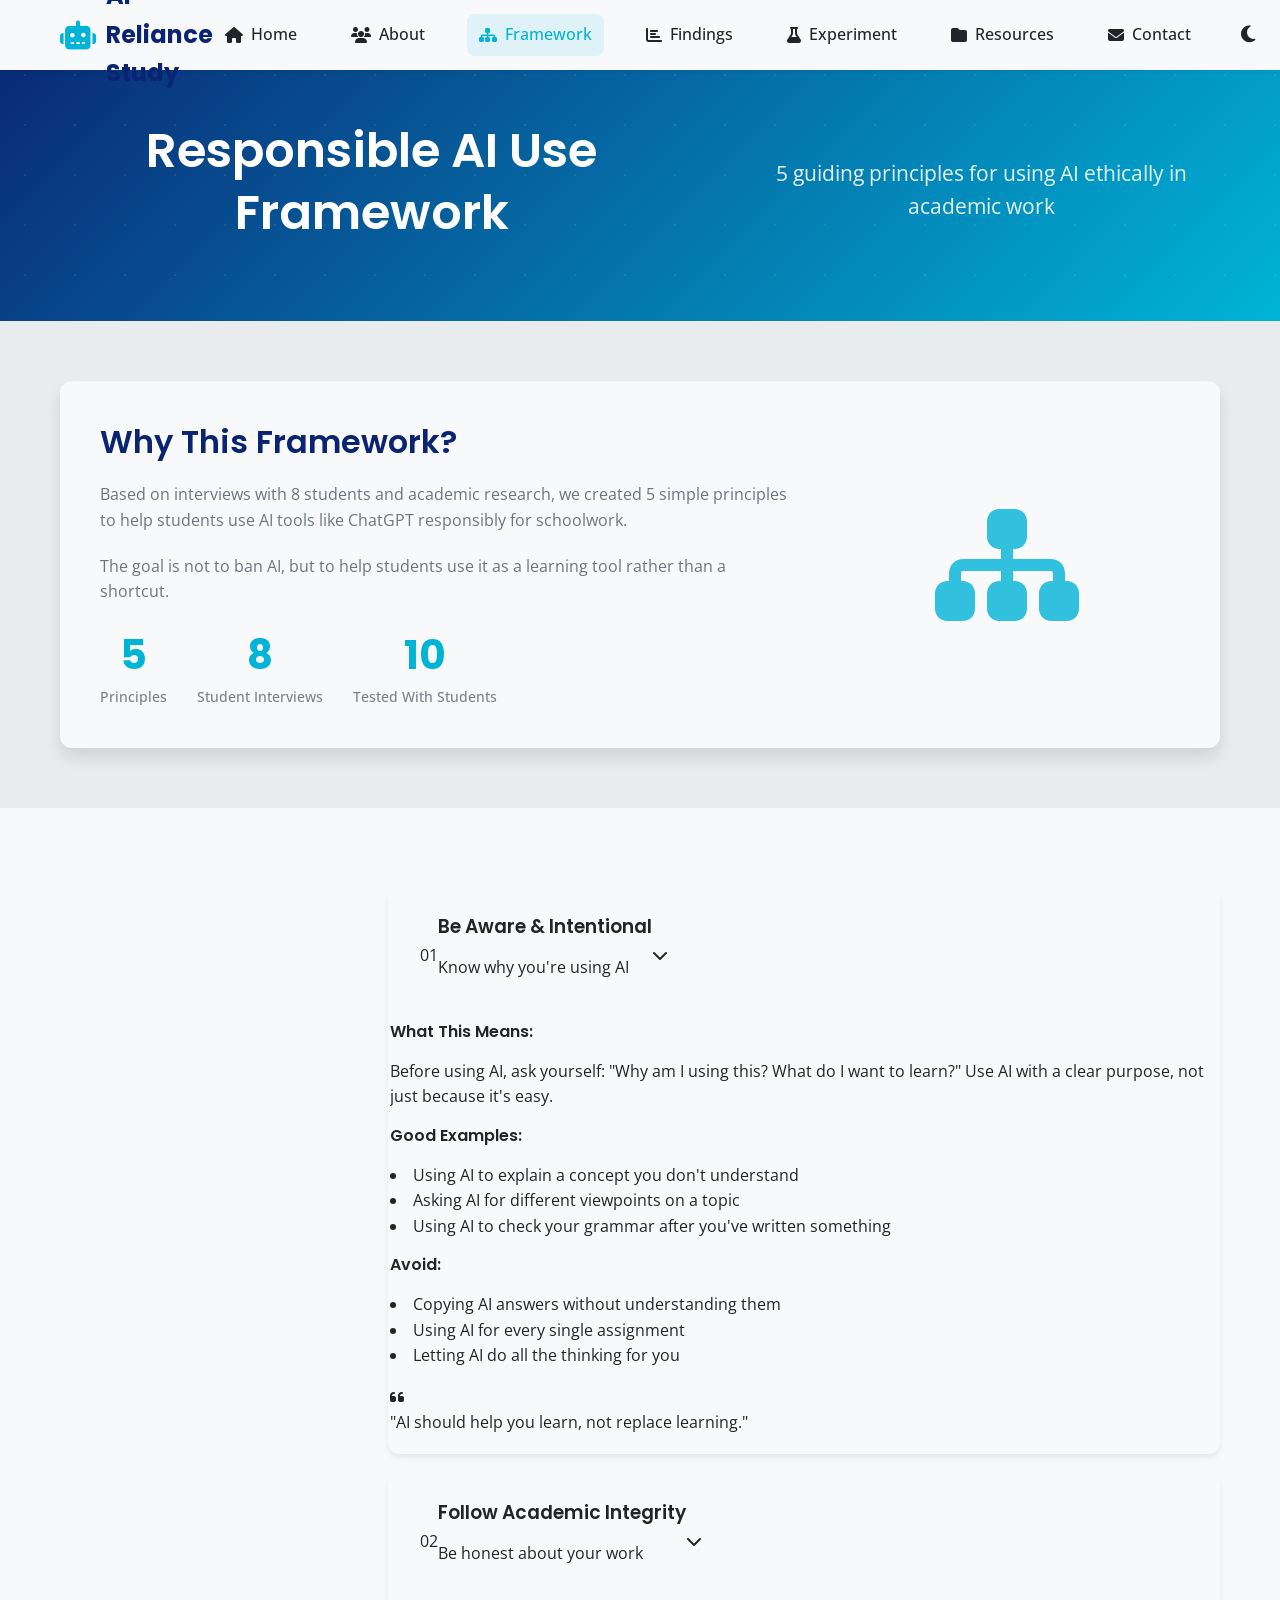
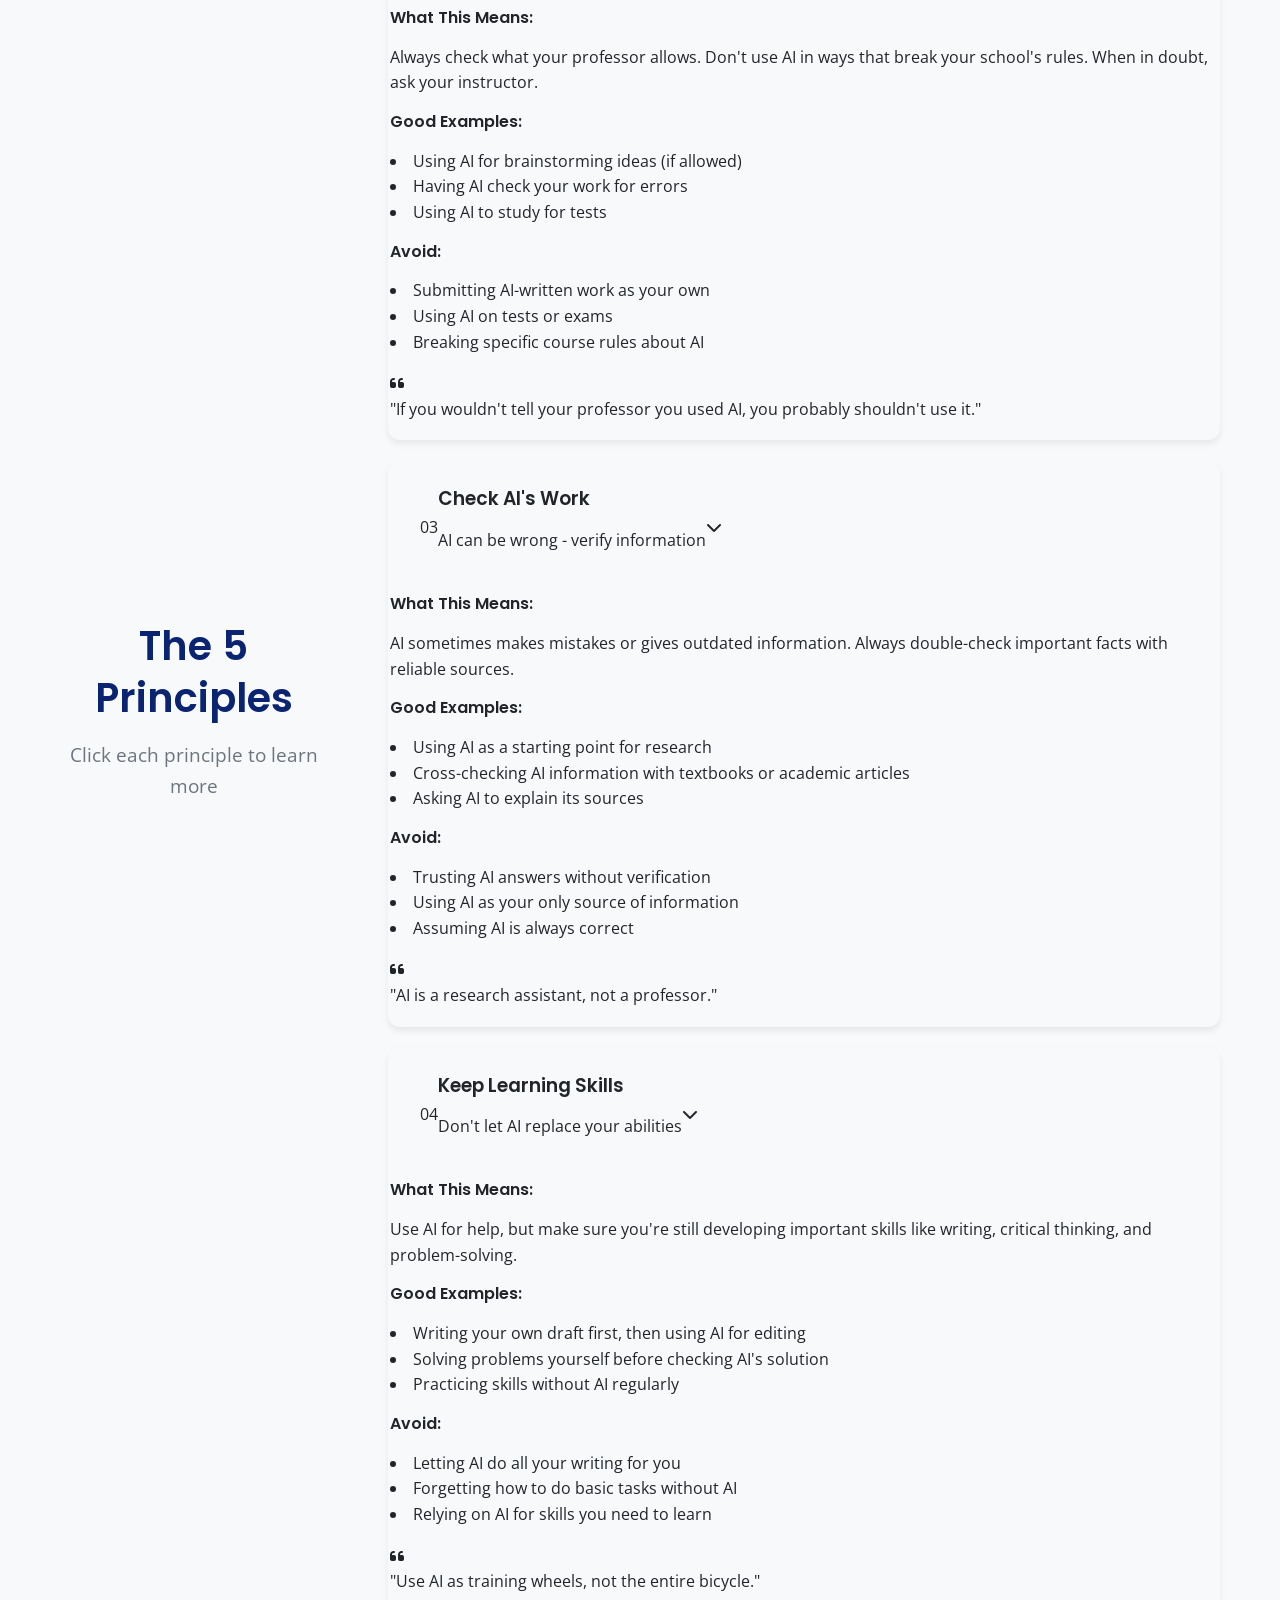
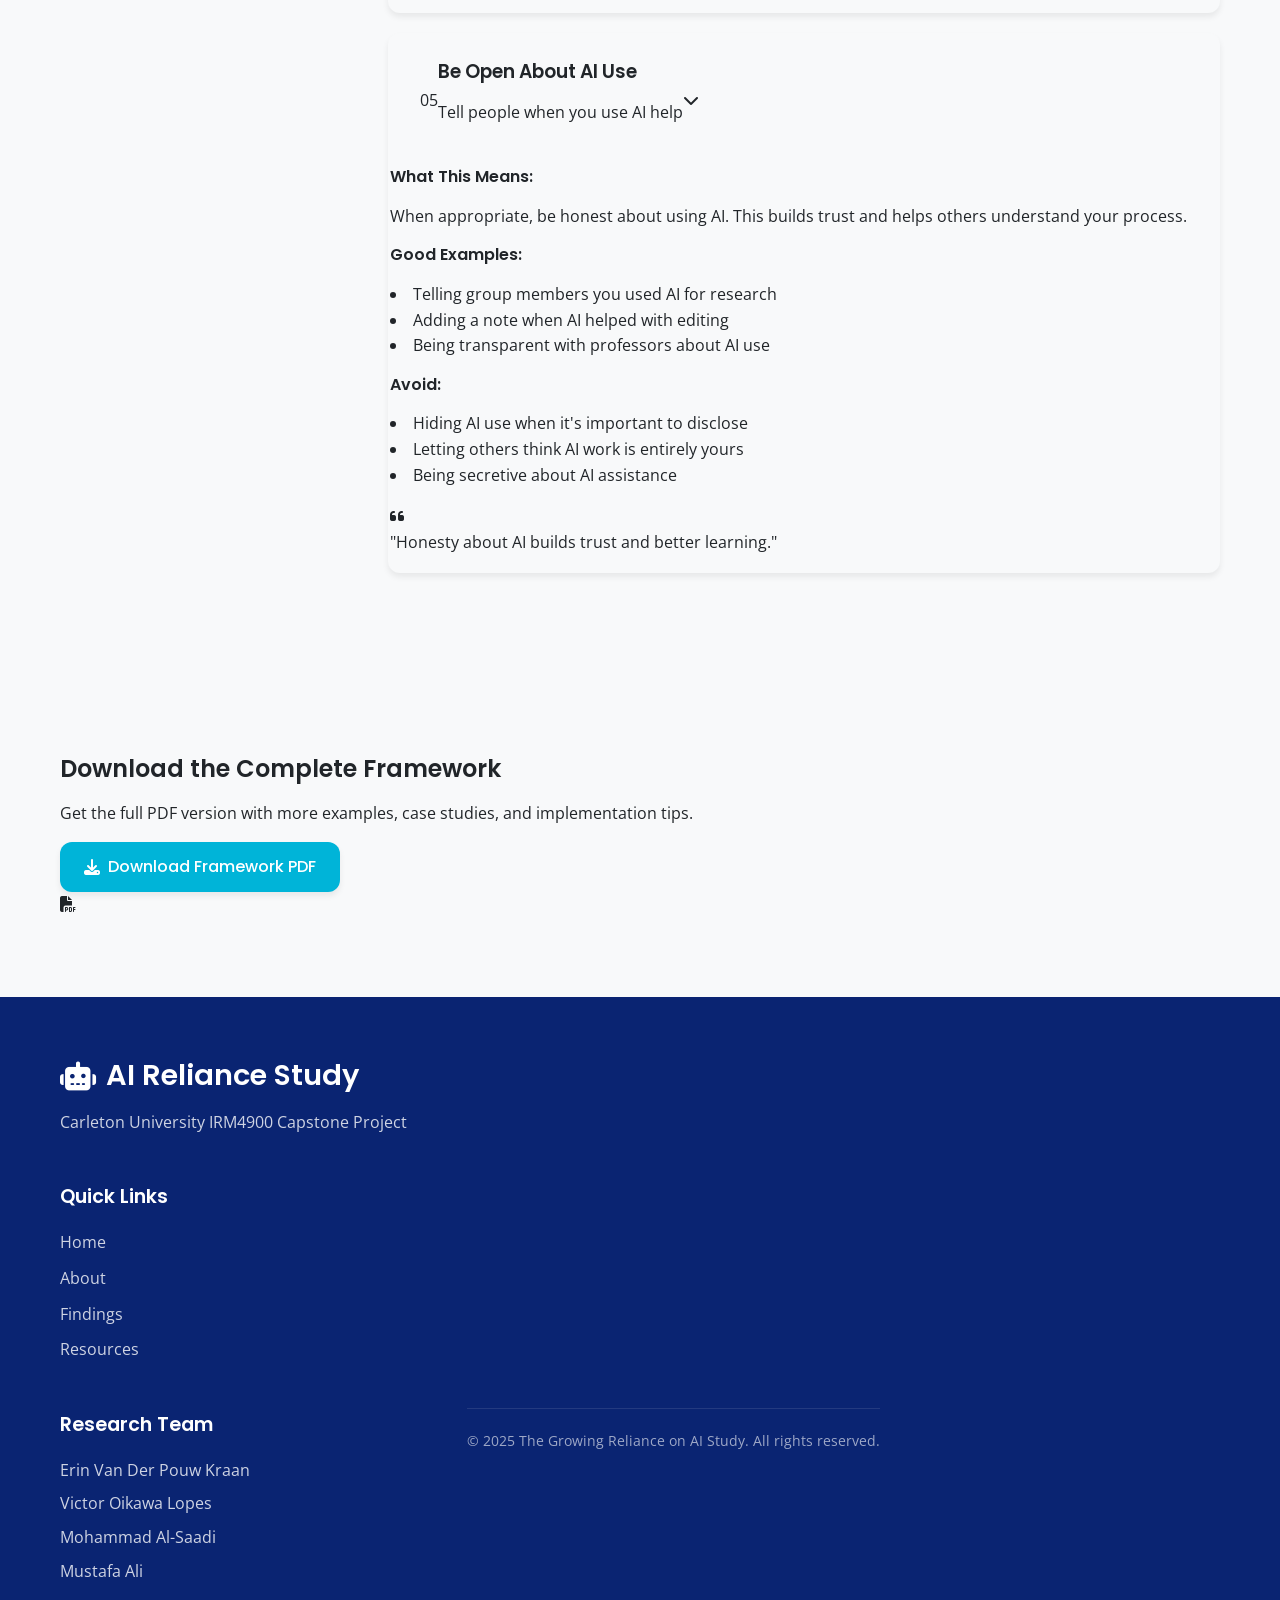
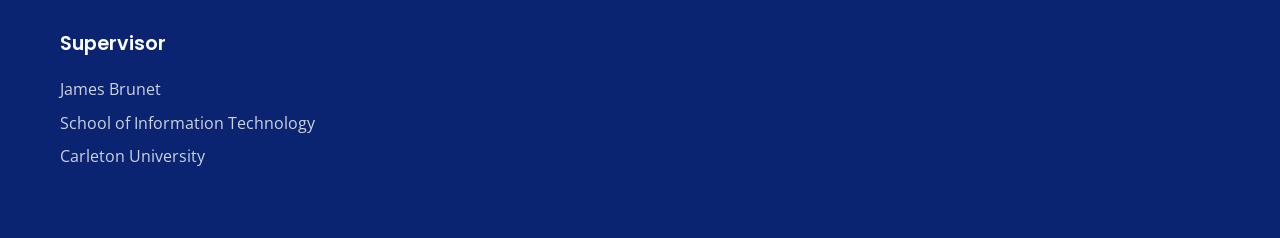
==== framework.html @ a634ee47 "Add files via upload" ====
<!DOCTYPE html>
<html lang="en" data-theme="light">
<head>
    <meta charset="UTF-8">
    <meta name="viewport" content="width=device-width, initial-scale=1.0">
    <title>Framework - AI Reliance Study</title>
    <link rel="stylesheet" href="../style.css">
    <link rel="stylesheet" href="https://cdnjs.cloudflare.com/ajax/libs/font-awesome/6.4.0/css/all.min.css">
    <link href="https://fonts.googleapis.com/css2?family=Poppins:wght@300;400;500;600;700&family=Open+Sans:wght@300;400;500&display=swap" rel="stylesheet">
</head>
<body>
    <!-- Navigation -->
    <nav class="navbar">
        <div class="nav-container">
            <a href="../index.html" class="nav-logo">
                <i class="fas fa-robot"></i>
                <span>AI Reliance Study</span>
            </a>
            <button class="nav-toggle" id="navToggle">
                <i class="fas fa-bars"></i>
            </button>
            <div class="nav-menu" id="navMenu">
                <a href="../index.html" class="nav-link"><i class="fas fa-home"></i> Home</a>
                <a href="about.html" class="nav-link"><i class="fas fa-users"></i> About</a>
                <a href="framework.html" class="nav-link active"><i class="fas fa-sitemap"></i> Framework</a>
                <a href="findings.html" class="nav-link"><i class="fas fa-chart-bar"></i> Findings</a>
                <a href="experiment.html" class="nav-link"><i class="fas fa-flask"></i> Experiment</a>
                <a href="resources.html" class="nav-link"><i class="fas fa-folder"></i> Resources</a>
                <a href="contact.html" class="nav-link"><i class="fas fa-envelope"></i> Contact</a>
                <div class="theme-toggle">
                    <button id="themeToggle">
                        <i class="fas fa-moon"></i>
                    </button>
                </div>
            </div>
        </div>
    </nav>

    <!-- Page Header -->
    <section class="page-header">
        <div class="container">
            <h1>Responsible AI Use Framework</h1>
            <p>5 guiding principles for using AI ethically in academic work</p>
        </div>
    </section>

    <!-- Framework Intro -->
    <section class="framework-intro">
        <div class="container">
            <div class="intro-card">
                <div class="intro-content">
                    <h2>Why This Framework?</h2>
                    <p>Based on interviews with 8 students and academic research, we created 5 simple principles to help students use AI tools like ChatGPT responsibly for schoolwork.</p>
                    <p>The goal is not to ban AI, but to help students use it as a learning tool rather than a shortcut.</p>
                    <div class="framework-stats">
                        <div class="stat">
                            <div class="stat-number">5</div>
                            <div class="stat-label">Principles</div>
                        </div>
                        <div class="stat">
                            <div class="stat-number">8</div>
                            <div class="stat-label">Student Interviews</div>
                        </div>
                        <div class="stat">
                            <div class="stat-number">10</div>
                            <div class="stat-label">Tested With Students</div>
                        </div>
                    </div>
                </div>
                <div class="intro-image">
                    <i class="fas fa-sitemap"></i>
                </div>
            </div>
        </div>
    </section>

    <!-- Principles -->
    <section class="principles-section">
        <div class="container">
            <div class="section-header">
                <h2 class="section-title">The 5 Principles</h2>
                <p class="section-subtitle">Click each principle to learn more</p>
            </div>
            
            <div class="principles-container">
                <!-- Principle 1 -->
                <div class="principle-card" id="principle1">
                    <div class="principle-header" onclick="togglePrinciple('principle1')">
                        <div class="principle-number">01</div>
                        <div class="principle-title">
                            <h3>Be Aware & Intentional</h3>
                            <p>Know why you're using AI</p>
                        </div>
                        <div class="principle-toggle">
                            <i class="fas fa-chevron-down"></i>
                        </div>
                    </div>
                    <div class="principle-content">
                        <div class="principle-details">
                            <h4>What This Means:</h4>
                            <p>Before using AI, ask yourself: "Why am I using this? What do I want to learn?" Use AI with a clear purpose, not just because it's easy.</p>
                            
                            <h4>Good Examples:</h4>
                            <ul>
                                <li>Using AI to explain a concept you don't understand</li>
                                <li>Asking AI for different viewpoints on a topic</li>
                                <li>Using AI to check your grammar after you've written something</li>
                            </ul>
                            
                            <h4>Avoid:</h4>
                            <ul>
                                <li>Copying AI answers without understanding them</li>
                                <li>Using AI for every single assignment</li>
                                <li>Letting AI do all the thinking for you</li>
                            </ul>
                            
                            <div class="principle-quote">
                                <i class="fas fa-quote-left"></i>
                                <p>"AI should help you learn, not replace learning."</p>
                            </div>
                        </div>
                    </div>
                </div>
                
                <!-- Principle 2 -->
                <div class="principle-card" id="principle2">
                    <div class="principle-header" onclick="togglePrinciple('principle2')">
                        <div class="principle-number">02</div>
                        <div class="principle-title">
                            <h3>Follow Academic Integrity</h3>
                            <p>Be honest about your work</p>
                        </div>
                        <div class="principle-toggle">
                            <i class="fas fa-chevron-down"></i>
                        </div>
                    </div>
                    <div class="principle-content">
                        <div class="principle-details">
                            <h4>What This Means:</h4>
                            <p>Always check what your professor allows. Don't use AI in ways that break your school's rules. When in doubt, ask your instructor.</p>
                            
                            <h4>Good Examples:</h4>
                            <ul>
                                <li>Using AI for brainstorming ideas (if allowed)</li>
                                <li>Having AI check your work for errors</li>
                                <li>Using AI to study for tests</li>
                            </ul>
                            
                            <h4>Avoid:</h4>
                            <ul>
                                <li>Submitting AI-written work as your own</li>
                                <li>Using AI on tests or exams</li>
                                <li>Breaking specific course rules about AI</li>
                            </ul>
                            
                            <div class="principle-quote">
                                <i class="fas fa-quote-left"></i>
                                <p>"If you wouldn't tell your professor you used AI, you probably shouldn't use it."</p>
                            </div>
                        </div>
                    </div>
                </div>
                
                <!-- Principle 3 -->
                <div class="principle-card" id="principle3">
                    <div class="principle-header" onclick="togglePrinciple('principle3')">
                        <div class="principle-number">03</div>
                        <div class="principle-title">
                            <h3>Check AI's Work</h3>
                            <p>AI can be wrong - verify information</p>
                        </div>
                        <div class="principle-toggle">
                            <i class="fas fa-chevron-down"></i>
                        </div>
                    </div>
                    <div class="principle-content">
                        <div class="principle-details">
                            <h4>What This Means:</h4>
                            <p>AI sometimes makes mistakes or gives outdated information. Always double-check important facts with reliable sources.</p>
                            
                            <h4>Good Examples:</h4>
                            <ul>
                                <li>Using AI as a starting point for research</li>
                                <li>Cross-checking AI information with textbooks or academic articles</li>
                                <li>Asking AI to explain its sources</li>
                            </ul>
                            
                            <h4>Avoid:</h4>
                            <ul>
                                <li>Trusting AI answers without verification</li>
                                <li>Using AI as your only source of information</li>
                                <li>Assuming AI is always correct</li>
                            </ul>
                            
                            <div class="principle-quote">
                                <i class="fas fa-quote-left"></i>
                                <p>"AI is a research assistant, not a professor."</p>
                            </div>
                        </div>
                    </div>
                </div>
                
                <!-- Principle 4 -->
                <div class="principle-card" id="principle4">
                    <div class="principle-header" onclick="togglePrinciple('principle4')">
                        <div class="principle-number">04</div>
                        <div class="principle-title">
                            <h3>Keep Learning Skills</h3>
                            <p>Don't let AI replace your abilities</p>
                        </div>
                        <div class="principle-toggle">
                            <i class="fas fa-chevron-down"></i>
                        </div>
                    </div>
                    <div class="principle-content">
                        <div class="principle-details">
                            <h4>What This Means:</h4>
                            <p>Use AI for help, but make sure you're still developing important skills like writing, critical thinking, and problem-solving.</p>
                            
                            <h4>Good Examples:</h4>
                            <ul>
                                <li>Writing your own draft first, then using AI for editing</li>
                                <li>Solving problems yourself before checking AI's solution</li>
                                <li>Practicing skills without AI regularly</li>
                            </ul>
                            
                            <h4>Avoid:</h4>
                            <ul>
                                <li>Letting AI do all your writing for you</li>
                                <li>Forgetting how to do basic tasks without AI</li>
                                <li>Relying on AI for skills you need to learn</li>
                            </ul>
                            
                            <div class="principle-quote">
                                <i class="fas fa-quote-left"></i>
                                <p>"Use AI as training wheels, not the entire bicycle."</p>
                            </div>
                        </div>
                    </div>
                </div>
                
                <!-- Principle 5 -->
                <div class="principle-card" id="principle5">
                    <div class="principle-header" onclick="togglePrinciple('principle5')">
                        <div class="principle-number">05</div>
                        <div class="principle-title">
                            <h3>Be Open About AI Use</h3>
                            <p>Tell people when you use AI help</p>
                        </div>
                        <div class="principle-toggle">
                            <i class="fas fa-chevron-down"></i>
                        </div>
                    </div>
                    <div class="principle-content">
                        <div class="principle-details">
                            <h4>What This Means:</h4>
                            <p>When appropriate, be honest about using AI. This builds trust and helps others understand your process.</p>
                            
                            <h4>Good Examples:</h4>
                            <ul>
                                <li>Telling group members you used AI for research</li>
                                <li>Adding a note when AI helped with editing</li>
                                <li>Being transparent with professors about AI use</li>
                            </ul>
                            
                            <h4>Avoid:</h4>
                            <ul>
                                <li>Hiding AI use when it's important to disclose</li>
                                <li>Letting others think AI work is entirely yours</li>
                                <li>Being secretive about AI assistance</li>
                            </ul>
                            
                            <div class="principle-quote">
                                <i class="fas fa-quote-left"></i>
                                <p>"Honesty about AI builds trust and better learning."</p>
                            </div>
                        </div>
                    </div>
                </div>
            </div>
        </div>
    </section>

    <!-- Download Section -->
    <section class="download-section">
        <div class="container">
            <div class="download-card">
                <div class="download-content">
                    <h2>Download the Complete Framework</h2>
                    <p>Get the full PDF version with more examples, case studies, and implementation tips.</p>
                    <a href="#" class="btn btn-primary">
                        <i class="fas fa-download"></i>
                        Download Framework PDF
                    </a>
                </div>
                <div class="download-icon">
                    <i class="fas fa-file-pdf"></i>
                </div>
            </div>
        </div>
    </section>

    <!-- Footer -->
    <footer class="footer">
        <div class="container">
            <div class="footer-content">
                <div class="footer-logo">
                    <h3><i class="fas fa-robot"></i> AI Reliance Study</h3>
                    <p>Carleton University IRM4900 Capstone Project</p>
                </div>
                <div class="footer-links">
                    <h4>Quick Links</h4>
                    <a href="../index.html">Home</a>
                    <a href="about.html">About</a>
                    <a href="findings.html">Findings</a>
                    <a href="resources.html">Resources</a>
                </div>
                <div class="footer-team">
                    <h4>Research Team</h4>
                    <p>Erin Van Der Pouw Kraan</p>
                    <p>Victor Oikawa Lopes</p>
                    <p>Mohammad Al-Saadi</p>
                    <p>Mustafa Ali</p>
                </div>
                <div class="footer-contact">
                    <h4>Supervisor</h4>
                    <p>James Brunet</p>
                    <p>School of Information Technology</p>
                    <p>Carleton University</p>
                </div>
            </div>
            <div class="footer-bottom">
                <p>&copy; 2025 The Growing Reliance on AI Study. All rights reserved.</p>
            </div>
        </div>
    </footer>

    <script src="../main.js"></script>
    <script>
        // Framework toggle function
        function togglePrinciple(principleId) {
            const principle = document.getElementById(principleId);
            principle.classList.toggle('expanded');
            
            const icon = principle.querySelector('.principle-toggle i');
            if (principle.classList.contains('expanded')) {
                icon.className = 'fas fa-chevron-up';
            } else {
                icon.className = 'fas fa-chevron-down';
            }
        }
    </script>
</body>
</html>
---- style.css ----
/* ===== RESET & BASE STYLES ===== */
:root {
    /* Light Theme Colors */
    --primary-color: #0A2472;
    --secondary-color: #00B4D8;
    --accent-color: #FF9E6D;
    --light-color: #F8F9FA;
    --dark-color: #212529;
    --gray-color: #6C757D;
    --light-gray: #E9ECEF;
    --success-color: #28A745;
    --warning-color: #FFC107;
    --danger-color: #DC3545;
    
    /* Shadows */
    --shadow-sm: 0 2px 4px rgba(0, 0, 0, 0.05);
    --shadow-md: 0 4px 6px rgba(0, 0, 0, 0.07);
    --shadow-lg: 0 10px 15px rgba(0, 0, 0, 0.1);
    --shadow-xl: 0 20px 25px rgba(0, 0, 0, 0.15);
    
    /* Transitions */
    --transition-fast: 0.2s ease;
    --transition-normal: 0.3s ease;
    --transition-slow: 0.5s ease;
    
    /* Border Radius */
    --radius-sm: 4px;
    --radius-md: 8px;
    --radius-lg: 12px;
    --radius-xl: 20px;
    --radius-round: 50%;
}

[data-theme="dark"] {
    --primary-color: #1E40AF;
    --secondary-color: #0891B2;
    --accent-color: #FB923C;
    --light-color: #1F2937;
    --dark-color: #F9FAFB;
    --gray-color: #9CA3AF;
    --light-gray: #374151;
}

* {
    margin: 0;
    padding: 0;
    box-sizing: border-box;
}

html {
    scroll-behavior: smooth;
}

body {
    font-family: 'Open Sans', sans-serif;
    color: var(--dark-color);
    background-color: var(--light-color);
    line-height: 1.6;
    transition: background-color var(--transition-normal), color var(--transition-normal);
}

h1, h2, h3, h4, h5, h6 {
    font-family: 'Poppins', sans-serif;
    font-weight: 600;
    line-height: 1.3;
    margin-bottom: 1rem;
}

p {
    margin-bottom: 1rem;
}

a {
    text-decoration: none;
    color: inherit;
    transition: color var(--transition-fast);
}

ul, ol {
    list-style-position: inside;
    margin-bottom: 1rem;
}

.container {
    width: 100%;
    max-width: 1200px;
    margin: 0 auto;
    padding: 0 20px;
}

/* ===== BUTTONS ===== */
.btn {
    display: inline-flex;
    align-items: center;
    justify-content: center;
    gap: 8px;
    padding: 12px 24px;
    border-radius: var(--radius-lg);
    font-family: 'Poppins', sans-serif;
    font-weight: 500;
    font-size: 1rem;
    border: none;
    cursor: pointer;
    transition: all var(--transition-normal);
    text-decoration: none;
}

.btn-primary {
    background-color: var(--secondary-color);
    color: white;
    box-shadow: var(--shadow-md);
}

.btn-primary:hover {
    background-color: var(--primary-color);
    transform: translateY(-2px);
    box-shadow: var(--shadow-lg);
}

.btn-secondary {
    background-color: transparent;
    color: var(--primary-color);
    border: 2px solid var(--primary-color);
}

.btn-secondary:hover {
    background-color: var(--primary-color);
    color: white;
    transform: translateY(-2px);
    box-shadow: var(--shadow-md);
}

.navbar {
    position: fixed;
    top: 0;
    left: 0;
    width: 100%;
    background-color: var(--light-color);
    box-shadow: var(--shadow-sm);
    z-index: 1000;
    transition: all var(--transition-normal);
    backdrop-filter: blur(10px);
    -webkit-backdrop-filter: blur(10px);
}

.nav-container {
    max-width: 1200px;
    margin: 0 auto;
    padding: 0 20px;
    display: flex;
    justify-content: space-between;
    align-items: center;
    height: 70px;
}

.nav-logo {
    display: flex;
    align-items: center;
    gap: 10px;
    font-family: 'Poppins', sans-serif;
    font-size: 1.5rem;
    font-weight: 700;
    color: var(--primary-color);
}

.nav-logo i {
    font-size: 1.8rem;
    color: var(--secondary-color);
}

.nav-toggle {
    display: none;
    background: none;
    border: none;
    font-size: 1.5rem;
    color: var(--primary-color);
    cursor: pointer;
    padding: 5px;
    border-radius: var(--radius-sm);
    transition: background-color var(--transition-fast);
}

.nav-toggle:hover {
    background-color: var(--light-gray);
}

.nav-menu {
    display: flex;
    align-items: center;
    gap: 30px;
}

.nav-link {
    display: flex;
    align-items: center;
    gap: 8px;
    font-weight: 500;
    color: var(--dark-color);
    padding: 8px 12px;
    border-radius: var(--radius-md);
    transition: all var(--transition-fast);
}

.nav-link:hover {
    color: var(--secondary-color);
    background-color: rgba(0, 180, 216, 0.1);
}

.nav-link.active {
    color: var(--secondary-color);
    background-color: rgba(0, 180, 216, 0.1);
}

.theme-toggle button {
    background: none;
    border: none;
    font-size: 1.2rem;
    color: var(--dark-color);
    cursor: pointer;
    padding: 8px;
    border-radius: var(--radius-round);
    transition: all var(--transition-fast);
}

.theme-toggle button:hover {
    background-color: var(--light-gray);
    transform: rotate(30deg);
}

/* ===== HERO SECTION ===== */
.hero {
    min-height: 100vh;
    display: flex;
    align-items: center;
    padding: 120px 0 80px;
    position: relative;
    overflow: hidden;
}

.hero-background {
    position: absolute;
    top: 0;
    left: 0;
    width: 100%;
    height: 100%;
    z-index: -1;
    opacity: 0.05;
}

.ai-particle {
    position: absolute;
    width: 200px;
    height: 200px;
    border-radius: 50%;
    background: radial-gradient(circle, var(--secondary-color) 0%, transparent 70%);
    animation: float 20s infinite linear;
}

.ai-particle:nth-child(1) {
    top: 10%;
    left: 10%;
    animation-delay: 0s;
}

.ai-particle:nth-child(2) {
    top: 60%;
    right: 15%;
    animation-delay: 5s;
    width: 150px;
    height: 150px;
}

.ai-particle:nth-child(3) {
    bottom: 20%;
    left: 20%;
    animation-delay: 10s;
    width: 100px;
    height: 100px;
}

@keyframes float {
    0%, 100% {
        transform: translate(0, 0) rotate(0deg);
    }
    25% {
        transform: translate(50px, -50px) rotate(90deg);
    }
    50% {
        transform: translate(0, -100px) rotate(180deg);
    }
    75% {
        transform: translate(-50px, -50px) rotate(270deg);
    }
}

.container {
    display: flex;
    align-items: center;
    gap: 60px;
    max-width: 1200px;
    margin: 0 auto;
    padding: 0 20px;
}

.hero-content {
    flex: 1;
    max-width: 600px;
}

.hero-title {
    font-size: 3.5rem;
    color: var(--primary-color);
    margin-bottom: 1rem;
    line-height: 1.2;
    background: linear-gradient(135deg, var(--primary-color) 0%, var(--secondary-color) 100%);
    -webkit-background-clip: text;
    -webkit-text-fill-color: transparent;
    background-clip: text;
}

.hero-subtitle {
    font-size: 1.5rem;
    color: var(--secondary-color);
    margin-bottom: 1.5rem;
    font-weight: 500;
}

.hero-description {
    font-size: 1.1rem;
    color: var(--gray-color);
    margin-bottom: 2rem;
}

.hero-buttons {
    display: flex;
    gap: 15px;
    flex-wrap: wrap;
}

.hero-visual {
    flex: 1;
    display: flex;
    justify-content: center;
    align-items: center;
    position: relative;
    min-height: 400px;
}

.ai-network {
    position: relative;
    width: 400px;
    height: 400px;
}

.network-node {
    position: absolute;
    width: 70px;
    height: 70px;
    background-color: var(--light-color);
    border-radius: var(--radius-round);
    display: flex;
    align-items: center;
    justify-content: center;
    font-size: 1.5rem;
    color: var(--secondary-color);
    box-shadow: var(--shadow-lg);
    border: 3px solid var(--secondary-color);
    transition: all var(--transition-normal);
    animation: pulse 2s infinite;
}

.network-node:hover {
    transform: scale(1.1);
    box-shadow: var(--shadow-xl);
}

.node-main {
    top: 50%;
    left: 50%;
    transform: translate(-50%, -50%);
    width: 100px;
    height: 100px;
    font-size: 2.5rem;
    background-color: var(--secondary-color);
    color: white;
    border-color: var(--primary-color);
    animation-delay: 0s;
}

.node-1 {
    top: 20%;
    left: 20%;
    animation-delay: 0.2s;
}

.node-2 {
    top: 20%;
    right: 20%;
    animation-delay: 0.4s;
}

.node-3 {
    bottom: 20%;
    left: 20%;
    animation-delay: 0.6s;
}

.node-4 {
    bottom: 20%;
    right: 20%;
    animation-delay: 0.8s;
}

.network-connection {
    position: absolute;
    background-color: var(--secondary-color);
    opacity: 0.3;
    border-radius: 2px;
}

.conn-1 {
    top: 55px;
    left: 55px;
    width: 100px;
    height: 4px;
    transform: rotate(45deg);
    transform-origin: left center;
}

.conn-2 {
    top: 55px;
    right: 55px;
    width: 100px;
    height: 4px;
    transform: rotate(-45deg);
    transform-origin: right center;
}

.conn-3 {
    bottom: 55px;
    left: 55px;
    width: 100px;
    height: 4px;
    transform: rotate(-45deg);
    transform-origin: left center;
}

.conn-4 {
    bottom: 55px;
    right: 55px;
    width: 100px;
    height: 4px;
    transform: rotate(45deg);
    transform-origin: right center;
}

@keyframes pulse {
    0%, 100% {
        box-shadow: var(--shadow-lg);
    }
    50% {
        box-shadow: 0 0 20px rgba(0, 180, 216, 0.5);
    }
}

/* ===== SECTIONS ===== */
section {
    padding: 80px 0;
}

.section-header {
    text-align: center;
    margin-bottom: 60px;
}

.section-title {
    font-size: 2.5rem;
    color: var(--primary-color);
    margin-bottom: 1rem;
}

.section-subtitle {
    font-size: 1.2rem;
    color: var(--gray-color);
    max-width: 600px;
    margin: 0 auto;
}

/* ===== OVERVIEW SECTION ===== */
.overview {
    background-color: var(--light-gray);
}

.overview-grid {
    display: grid;
    grid-template-columns: repeat(auto-fit, minmax(250px, 1fr));
    gap: 30px;
}

.overview-card {
    background-color: var(--light-color);
    padding: 30px;
    border-radius: var(--radius-lg);
    text-align: center;
    transition: all var(--transition-normal);
    box-shadow: var(--shadow-md);
    border: 1px solid transparent;
}

.overview-card:hover {
    transform: translateY(-10px);
    box-shadow: var(--shadow-xl);
    border-color: var(--secondary-color);
}

.card-icon {
    font-size: 2.5rem;
    color: var(--secondary-color);
    margin-bottom: 20px;
    height: 80px;
    width: 80px;
    background-color: rgba(0, 180, 216, 0.1);
    border-radius: var(--radius-round);
    display: flex;
    align-items: center;
    justify-content: center;
    margin: 0 auto 20px;
}

.overview-card h3 {
    color: var(--primary-color);
    margin-bottom: 15px;
    font-size: 1.5rem;
}

.overview-card p {
    color: var(--gray-color);
    line-height: 1.6;
}

/* ===== STATS SECTION ===== */
.stats {
    background: linear-gradient(135deg, var(--primary-color) 0%, var(--secondary-color) 100%);
    color: white;
}

.stats-grid {
    display: grid;
    grid-template-columns: repeat(auto-fit, minmax(200px, 1fr));
    gap: 30px;
    text-align: center;
}

.stat-item {
    padding: 20px;
}

.stat-number {
    font-size: 3.5rem;
    font-weight: 700;
    margin-bottom: 10px;
    font-family: 'Poppins', sans-serif;
    line-height: 1;
}

.stat-label {
    font-size: 1.1rem;
    opacity: 0.9;
    font-weight: 500;
}

/* ===== QUICK LINKS ===== */
.quick-links {
    background-color: var(--light-color);
}

.links-grid {
    display: grid;
    grid-template-columns: repeat(auto-fit, minmax(300px, 1fr));
    gap: 30px;
}

.link-card {
    background-color: var(--light-color);
    padding: 30px;
    border-radius: var(--radius-lg);
    transition: all var(--transition-normal);
    box-shadow: var(--shadow-md);
    border: 2px solid transparent;
    display: block;
    text-decoration: none;
    color: inherit;
}

.link-card:hover {
    transform: translateY(-5px);
    box-shadow: var(--shadow-xl);
    border-color: var(--secondary-color);
}

.link-icon {
    font-size: 2.5rem;
    color: var(--secondary-color);
    margin-bottom: 20px;
    height: 70px;
    width: 70px;
    background-color: rgba(0, 180, 216, 0.1);
    border-radius: var(--radius-round);
    display: flex;
    align-items: center;
    justify-content: center;
    margin-bottom: 25px;
}

.link-card h3 {
    color: var(--primary-color);
    margin-bottom: 15px;
    font-size: 1.5rem;
}

.link-card p {
    color: var(--gray-color);
    margin-bottom: 20px;
    line-height: 1.6;
}

.link-arrow {
    color: var(--secondary-color);
    font-size: 1.2rem;
    transition: transform var(--transition-fast);
}

.link-card:hover .link-arrow {
    transform: translateX(5px);
}

/* ===== FOOTER ===== */
.footer {
    background-color: var(--primary-color);
    color: white;
    padding: 60px 0 20px;
}

.footer-content {
    display: grid;
    grid-template-columns: repeat(auto-fit, minmax(200px, 1fr));
    gap: 40px;
    margin-bottom: 40px;
}

.footer-logo h3 {
    display: flex;
    align-items: center;
    gap: 10px;
    font-size: 1.8rem;
    margin-bottom: 15px;
    color: white;
}

.footer-logo p {
    color: rgba(255, 255, 255, 0.8);
    margin-bottom: 10px;
}

.footer-links h4,
.footer-team h4,
.footer-contact h4 {
    color: white;
    margin-bottom: 20px;
    font-size: 1.2rem;
}

.footer-links a {
    display: block;
    color: rgba(255, 255, 255, 0.8);
    margin-bottom: 10px;
    transition: color var(--transition-fast);
}

.footer-links a:hover {
    color: var(--secondary-color);
}

.footer-team p,
.footer-contact p {
    color: rgba(255, 255, 255, 0.8);
    margin-bottom: 8px;
}

.footer-bottom {
    border-top: 1px solid rgba(255, 255, 255, 0.1);
    padding-top: 20px;
    text-align: center;
    color: rgba(255, 255, 255, 0.6);
    font-size: 0.9rem;
}

/* ===== RESPONSIVE DESIGN ===== */
@media (max-width: 992px) {
    .hero {
        padding-top: 100px;
    }
    
    .container {
        flex-direction: column;
        text-align: center;
        gap: 40px;
    }
    
    .hero-title {
        font-size: 2.8rem;
    }
    
    .hero-subtitle {
        font-size: 1.3rem;
    }
    
    .hero-buttons {
        justify-content: center;
    }
    
    .ai-network {
        width: 300px;
        height: 300px;
    }
    
    .network-node {
        width: 60px;
        height: 60px;
        font-size: 1.2rem;
    }
    
    .node-main {
        width: 80px;
        height: 80px;
        font-size: 2rem;
    }
}

@media (max-width: 768px) {
    .nav-toggle {
        display: block;
    }
    
    .nav-menu {
        position: fixed;
        top: 70px;
        left: -100%;
        flex-direction: column;
        background-color: var(--light-color);
        width: 100%;
        text-align: left;
        transition: left var(--transition-normal);
        box-shadow: var(--shadow-lg);
        padding: 20px;
        gap: 0;
        height: calc(100vh - 70px);
        overflow-y: auto;
    }
    
    .nav-menu.active {
        left: 0;
    }
    
    .nav-link {
        padding: 15px;
        border-radius: var(--radius-md);
        margin-bottom: 5px;
        justify-content: flex-start;
    }
    
    .theme-toggle {
        margin-top: 20px;
        padding-top: 20px;
        border-top: 1px solid var(--light-gray);
    }
    
    .hero-title {
        font-size: 2.2rem;
    }
    
    .hero-subtitle {
        font-size: 1.1rem;
    }
    
    .section-title {
        font-size: 2rem;
    }
    
    .stats-grid {
        grid-template-columns: repeat(2, 1fr);
    }
    
    .links-grid {
        grid-template-columns: 1fr;
    }
}

@media (max-width: 480px) {
    .hero-title {
        font-size: 1.8rem;
    }
    
    .hero-buttons {
        flex-direction: column;
        width: 100%;
    }
    
    .btn {
        width: 100%;
        justify-content: center;
    }
    
    .stat-number {
        font-size: 2.5rem;
    }
    
    .stats-grid {
        grid-template-columns: 1fr;
    }
    
    .overview-grid {
        grid-template-columns: 1fr;
    }
}

.page-header {
    padding: 120px 0 60px;
    background: linear-gradient(135deg, var(--primary-color) 0%, var(--secondary-color) 100%);
    color: white;
    text-align: center;
    position: relative;
    overflow: hidden;
}

.page-header::before {
    content: '';
    position: absolute;
    top: 0;
    left: 0;
    right: 0;
    bottom: 0;
    background: url('data:image/svg+xml,<svg xmlns="http://www.w3.org/2000/svg" viewBox="0 0 100 100"><circle cx="50" cy="50" r="2" fill="white" opacity="0.1"/></svg>');
    background-size: 50px;
}

.page-header h1 {
    font-size: 3rem;
    color: white;
    margin-bottom: 1rem;
    position: relative;
    z-index: 1;
}

.page-header p {
    font-size: 1.3rem;
    opacity: 0.9;
    max-width: 600px;
    margin: 0 auto;
    position: relative;
    z-index: 1;
}

/* ===== TEAM SECTION ===== */
.team-section {
    padding: 80px 0;
    background-color: var(--light-color);
}

.team-grid {
    display: grid;
    grid-template-columns: repeat(auto-fit, minmax(250px, 1fr));
    gap: 30px;
    margin-top: 40px;
}

.team-card {
    background-color: var(--light-color);
    border-radius: var(--radius-lg);
    overflow: hidden;
    box-shadow: var(--shadow-md);
    transition: all var(--transition-normal);
    border: 1px solid var(--light-gray);
}

.team-card:hover {
    transform: translateY(-10px);
    box-shadow: var(--shadow-xl);
}

.team-card-inner {
    padding: 30px;
    text-align: center;
}

.team-image {
    width: 100px;
    height: 100px;
    background: linear-gradient(135deg, var(--secondary-color) 0%, var(--primary-color) 100%);
    border-radius: var(--radius-round);
    display: flex;
    align-items: center;
    justify-content: center;
    margin: 0 auto 20px;
    font-size: 2.5rem;
    color: white;
}

.team-card h3 {
    color: var(--primary-color);
    margin-bottom: 5px;
    font-size: 1.3rem;
}

.team-role {
    color: var(--secondary-color);
    font-weight: 600;
    margin-bottom: 10px;
    font-size: 0.9rem;
}

.team-email {
    color: var(--gray-color);
    font-size: 0.85rem;
    margin-bottom: 15px;
    word-break: break-all;
}

.team-tags {
    display: flex;
    flex-wrap: wrap;
    gap: 8px;
    justify-content: center;
    margin-bottom: 15px;
}

.tag {
    background-color: var(--light-gray);
    color: var(--primary-color);
    padding: 4px 12px;
    border-radius: 20px;
    font-size: 0.8rem;
    font-weight: 500;
}

.team-bio {
    color: var(--gray-color);
    font-size: 0.9rem;
    line-height: 1.5;
}

/* ===== TIMELINE ===== */
.timeline-section {
    padding: 80px 0;
    background-color: var(--light-gray);
}

.timeline {
    max-width: 800px;
    margin: 0 auto;
    position: relative;
}

.timeline::before {
    content: '';
    position: absolute;
    left: 30px;
    top: 0;
    bottom: 0;
    width: 4px;
    background-color: var(--secondary-color);
    border-radius: 2px;
}

.timeline-item {
    position: relative;
    padding-left: 80px;
    margin-bottom: 40px;
}

.timeline-date {
    position: absolute;
    left: 0;
    top: 0;
    background-color: var(--secondary-color);
    color: white;
    padding: 10px 20px;
    border-radius: var(--radius-md);
    font-weight: 600;
    font-size: 0.9rem;
    min-width: 100px;
    text-align: center;
    box-shadow: var(--shadow-sm);
}

.timeline-content {
    background-color: var(--light-color);
    padding: 25px;
    border-radius: var(--radius-lg);
    box-shadow: var(--shadow-md);
    border-left: 4px solid var(--secondary-color);
}

.timeline-content h3 {
    color: var(--primary-color);
    margin-bottom: 10px;
    font-size: 1.2rem;
}

.timeline-content p {
    color: var(--gray-color);
    margin-bottom: 0;
}

/* ===== SUPERVISOR SECTION ===== */
.supervisor-section {
    padding: 80px 0;
    background-color: var(--light-color);
}

.supervisor-card {
    max-width: 800px;
    margin: 0 auto;
    background-color: var(--light-color);
    padding: 40px;
    border-radius: var(--radius-lg);
    display: flex;
    gap: 40px;
    align-items: center;
    box-shadow: var(--shadow-lg);
    border: 2px solid var(--secondary-color);
}

.supervisor-image {
    width: 150px;
    height: 150px;
    background: linear-gradient(135deg, var(--primary-color) 0%, var(--secondary-color) 100%);
    border-radius: var(--radius-round);
    display: flex;
    align-items: center;
    justify-content: center;
    font-size: 3.5rem;
    color: white;
    flex-shrink: 0;
}

.supervisor-info {
    flex: 1;
}

.supervisor-info h2 {
    color: var(--gray-color);
    font-size: 1rem;
    font-weight: 600;
    text-transform: uppercase;
    letter-spacing: 1px;
    margin-bottom: 5px;
}

.supervisor-info h3 {
    color: var(--primary-color);
    font-size: 2rem;
    margin-bottom: 10px;
}

.supervisor-title {
    color: var(--secondary-color);
    font-weight: 600;
    margin-bottom: 5px;
}

.supervisor-institution {
    color: var(--gray-color);
    margin-bottom: 15px;
}

.supervisor-email {
    color: var(--primary-color);
    font-weight: 500;
    margin-bottom: 20px;
    font-size: 0.95rem;
}

.supervisor-bio {
    color: var(--gray-color);
    line-height: 1.6;
    border-top: 1px solid var(--light-gray);
    padding-top: 20px;
}

/* ===== FRAMEWORK INTRO ===== */
.framework-intro {
    padding: 60px 0;
    background-color: var(--light-gray);
}

.intro-card {
    background-color: var(--light-color);
    padding: 40px;
    border-radius: var(--radius-lg);
    display: flex;
    gap: 40px;
    align-items: center;
    box-shadow: var(--shadow-lg);
}

.intro-content {
    flex: 2;
}

.intro-content h2 {
    color: var(--primary-color);
    font-size: 2rem;
    margin-bottom: 20px;
}

.intro-content p {
    color: var(--gray-color);
    margin-bottom: 20px;
    line-height: 1.6;
}

.framework-stats {
    display: flex;
    gap: 30px;
    margin-top: 30px;
}

.framework-stats .stat {
    text-align: center;
}

.framework-stats .stat-number {
    font-size: 2.5rem;
    font-weight: 700;
    color: var(--secondary-color);
    line-height: 1;
}

.framework-stats .stat-label {
    color: var(--gray-color);
    font-size: 0.9rem;
    margin-top: 5px;
}

.intro-image {
    flex: 1;
    text-align: center;
    font-size: 8rem;
    color: var(--secondary-color);
    opacity: 0.8;
}

/* ===== PRINCIPLES ===== */
.principles-section {
    padding: 80px 0;
    background-color: var(--light-color);
}

.principles-container {
    max-width: 900px;
    margin: 0 auto;
}

.principle-card {
    background-color: var(--light-color);
    border-radius: var(--radius-lg);
    margin-bottom: 20px;
    overflow: hidden;
    box-shadow: var(--shadow-md);
    border: 2px solid transparent;
    transition: all var(--transition-normal);
}

.principle-card:hover {
    border-color: var(--secondary-color);
}

.principle-header {
    padding: 25px 30px;
    display: flex;
    align-items: center;
    gap
}

/* ===== EXPERIMENT OVERVIEW ===== */
.experiment-overview {
    padding: 60px 0;
    background-color: var(--light-color);
}

.overview-grid {
    display: grid;
    grid-template-columns: repeat(auto-fit, minmax(200px, 1fr));
    gap: 30px;
    margin-top: 40px;
}

.overview-item {
    text-align: center;
    padding: 25px;
    background-color: var(--light-gray);
    border-radius: var(--radius-lg);
    transition: all var(--transition-normal);
}

.overview-item:hover {
    transform: translateY(-5px);
    background-color: var(--light-color);
    box-shadow: var(--shadow-md);
}

.overview-icon {
    font-size: 2.5rem;
    color: var(--secondary-color);
    margin-bottom: 15px;
}

.overview-item h3 {
    color: var(--primary-color);
    font-size: 1.5rem;
    margin-bottom: 10px;
}

.overview-item p {
    color: var(--gray-color);
    font-size: 0.9rem;
    margin-bottom: 0;
}

/* ===== METHODOLOGY STEPS ===== */
.methodology-section {
    padding: 80px 0;
    background-color: var(--light-gray);
}

.methodology-steps {
    max-width: 800px;
    margin: 40px auto 0;
}

.step {
    display: flex;
    align-items: flex-start;
    gap: 25px;
    margin-bottom: 40px;
    position: relative;
}

.step:not(:last-child)::after {
    content: '';
    position: absolute;
    left: 35px;
    top: 70px;
    bottom: -40px;
    width: 2px;
    background-color: var(--secondary-color);
    opacity: 0.3;
}

.step-number {
    width: 70px;
    height: 70px;
    background: linear-gradient(135deg, var(--secondary-color) 0%, var(--primary-color) 100%);
    color: white;
    border-radius: var(--radius-round);
    display: flex;
    align-items: center;
    justify-content: center;
    font-size: 1.8rem;
    font-weight: 700;
    flex-shrink: 0;
    position: relative;
    z-index: 1;
}

.step-content {
    flex: 1;
    background-color: var(--light-color);
    padding: 25px;
    border-radius: var(--radius-lg);
    box-shadow: var(--shadow-sm);
}

.step-content h3 {
    color: var(--primary-color);
    font-size: 1.3rem;
    margin-bottom: 10px;
}

.step-content p {
    color: var(--gray-color);
    margin-bottom: 10px;
}

.step-content ul {
    margin-top: 10px;
    padding-left: 20px;
}

.step-content li {
    color: var(--gray-color);
    margin-bottom: 5px;
    line-height: 1.5;
}

/* ===== TASKS SECTION ===== */
.tasks-section {
    padding: 80px 0;
    background-color: var(--light-color);
}

.tasks-grid {
    display: grid;
    grid-template-columns: repeat(auto-fit, minmax(300px, 1fr));
    gap: 25px;
    margin-top: 40px;
}

.task-card {
    background-color: var(--light-gray);
    padding: 25px;
    border-radius: var(--radius-lg);
    transition: all var(--transition-normal);
    border: 1px solid transparent;
}

.task-card:hover {
    border-color: var(--secondary-color);
    transform: translateY(-5px);
    box-shadow: var(--shadow-md);
}

.task-header {
    display: flex;
    justify-content: space-between;
    align-items: center;
    margin-bottom: 15px;
}

.task-number {
    background-color: var(--primary-color);
    color: white;
    padding: 5px 15px;
    border-radius: 20px;
    font-weight: 600;
    font-size: 0.9rem;
}

.task-time {
    color: var(--secondary-color);
    font-weight: 600;
    font-size: 0.9rem;
}

.task-card h3 {
    color: var(--primary-color);
    font-size: 1.2rem;
    margin-bottom: 10px;
}

.task-card p {
    color: var(--gray-color);
    margin-bottom: 15px;
    font-size: 0.95rem;
    line-height: 1.5;
}

.task-ai {
    background-color: rgba(0, 180, 216, 0.1);
    color: var(--secondary-color);
    padding: 10px 15px;
    border-radius: var(--radius-md);
    font-size: 0.85rem;
    font-weight: 500;
    border-left: 3px solid var(--secondary-color);
}

/* ===== MOOD SECTION ===== */
.mood-section {
    padding: 60px 0;
    background-color: var(--light-gray);
}

.mood-card {
    background-color: var(--light-color);
    padding: 40px;
    border-radius: var(--radius-lg);
    display: flex;
    gap: 40px;
    align-items: center;
    box-shadow: var(--shadow-lg);
    max-width: 900px;
    margin: 0 auto;
}

.mood-content {
    flex: 2;
}

.mood-content h2 {
    color: var(--primary-color);
    font-size: 2rem;
    margin-bottom: 20px;
}

.mood-content p {
    color: var(--gray-color);
    margin-bottom: 20px;
    line-height: 1.6;
}

.questions {
    display: grid;
    gap: 20px;
    margin: 30px 0;
}

.question {
    background-color: rgba(0, 180, 216, 0.05);
    padding: 20px;
    border-radius: var(--radius-md);
    border-left: 4px solid var(--secondary-color);
}

.question h4 {
    color: var(--primary-color);
    font-size: 1.1rem;
    margin-bottom: 8px;
    display: flex;
    align-items: center;
    gap: 10px;
}

.question p {
    color: var(--gray-color);
    margin-bottom: 0;
    font-style: italic;
}

.mood-explanation {
    color: var(--gray-color);
    font-size: 0.95rem;
    line-height: 1.6;
}

.mood-icon {
    flex: 1;
    display: flex;
    flex-direction: column;
    align-items: center;
    gap: 20px;
    font-size: 4rem;
    color: var(--secondary-color);
}

/* ===== CONTACT FORM ===== */
.contact-form-section {
    padding: 80px 0;
    background-color: var(--light-color);
}

.form-wrapper {
    max-width: 700px;
    margin: 0 auto;
    background-color: var(--light-color);
    padding: 40px;
    border-radius: var(--radius-lg);
    box-shadow: var(--shadow-lg);
}

.form-header {
    text-align: center;
    margin-bottom: 40px;
}

.form-header h2 {
    color: var(--primary-color);
    font-size: 2rem;
    margin-bottom: 15px;
}

.form-header p {
    color: var(--gray-color);
    font-size: 1.1rem;
}

.contact-form {
    display: grid;
    gap: 25px;
}

.form-group {
    display: flex;
    flex-direction: column;
}

.form-group label {
    color: var(--primary-color);
    font-weight: 600;
    margin-bottom: 8px;
    font-size: 0.95rem;
}

.form-group input,
.form-group select,
.form-group textarea {
    padding: 12px 16px;
    border: 2px solid var(--light-gray);
    border-radius: var(--radius-md);
    font-family: 'Open Sans', sans-serif;
    font-size: 1rem;
    transition: all var(--transition-fast);
    background-color: var(--light-color);
    color: var(--dark-color);
}

.form-group input:focus,
.form-group select:focus,
.form-group textarea:focus {
    outline: none;
    border-color: var(--secondary-color);
    box-shadow: 0 0 0 3px rgba(0, 180, 216, 0.1);
}

.form-group textarea {
    resize: vertical;
    min-height: 120px;
}

.contact-form .btn {
    margin-top: 10px;
    padding: 14px 30px;
    font-size: 1.1rem;
}

.form-note {
    margin-top: 25px;
    padding: 15px;
    background-color: rgba(0, 180, 216, 0.1);
    border-radius: var(--radius-md);
    display: flex;
    align-items: center;
    gap: 10px;
    color: var(--secondary-color);
}

.form-note i {
    font-size: 1.2rem;
}

/* ===== TEAM CONTACTS ===== */
.team-contacts {
    padding: 80px 0;
    background-color: var(--light-gray);
}

.contacts-grid {
    display: grid;
    grid-template-columns: repeat(auto-fit, minmax(250px, 1fr));
    gap: 30px;
    margin-top: 40px;
}

.contact-card {
    background-color: var(--light-color);
    padding: 30px;
    border-radius: var(--radius-lg);
    text-align: center;
    box-shadow: var(--shadow-md);
    transition: all var(--transition-normal);
}

.contact-card:hover {
    transform: translateY(-5px);
    box-shadow: var(--shadow-lg);
}

.contact-avatar {
    width: 80px;
    height: 80px;
    background: linear-gradient(135deg, var(--secondary-color) 0%, var(--primary-color) 100%);
    border-radius: var(--radius-round);
    display: flex;
    align-items: center;
    justify-content: center;
    margin: 0 auto 20px;
    font-size: 2rem;
    color: white;
}

.contact-card h3 {
    color: var(--primary-color);
    font-size: 1.3rem;
    margin-bottom: 5px;
}

.contact-role {
    color: var(--secondary-color);
    font-weight: 600;
    margin-bottom: 15px;
    font-size: 0.9rem;
}

.contact-email {
    color: var(--gray-color);
    margin-bottom: 15px;
    font-size: 0.85rem;
    display: flex;
    align-items: center;
    justify-content: center;
    gap: 8px;
    word-break: break-all;
}

.contact-email i {
    color: var(--secondary-color);
}

.contact-focus {
    color: var(--gray-color);
    font-size: 0.85rem;
    padding: 8px 15px;
    background-color: var(--light-gray);
    border-radius: 20px;
    display: inline-block;
}

/* ===== SUPERVISOR CONTACT ===== */
.supervisor-contact {
    padding: 80px 0;
    background-color: var(--light-color);
}

.supervisor-card {
    max-width: 700px;
    margin: 0 auto;
    background-color: var(--light-color);
    padding: 40px;
    border-radius: var(--radius-lg);
    display: flex;
    gap: 40px;
    align-items: center;
    box-shadow: var(--shadow-lg);
    border: 2px solid var(--secondary-color);
}

.supervisor-avatar {
    width: 120px;
    height: 120px;
    background: linear-gradient(135deg, var(--primary-color) 0%, var(--secondary-color) 100%);
    border-radius: var(--radius-round);
    display: flex;
    align-items: center;
    justify-content: center;
    font-size: 3rem;
    color: white;
    flex-shrink: 0;
}

.supervisor-details {
    flex: 1;
}

.supervisor-details h2 {
    color: var(--gray-color);
    font-size: 1rem;
    font-weight: 600;
    text-transform: uppercase;
    letter-spacing: 1px;
    margin-bottom: 5px;
}

.supervisor-details h3 {
    color: var(--primary-color);
    font-size: 1.8rem;
    margin-bottom: 10px;
}

.supervisor-title {
    color: var(--secondary-color);
    font-weight: 600;
    margin-bottom: 5px;
}

.supervisor-institution {
    color: var(--gray-color);
    margin-bottom: 20px;
}

.supervisor-email,
.supervisor-phone,
.supervisor-office {
    color: var(--gray-color);
    margin-bottom: 10px;
    display: flex;
    align-items: center;
    gap: 10px;
}

.supervisor-email i,
.supervisor-phone i,
.supervisor-office i {
    color: var(--secondary-color);
    width: 20px;
}

/* ===== RESPONSIVE ADJUSTMENTS ===== */
@media (max-width: 768px) {
    .methodology-steps {
        padding: 0 20px;
    }
    
    .step {
        flex-direction: column;
        text-align: center;
        gap: 20px;
    }

/* ===== CHARTS SECTION ===== */
.charts-section {
    padding: 80px 0;
    background-color: var(--light-color);
}

.charts-container {
    display: grid;
    grid-template-columns: repeat(auto-fit, minmax(300px, 1fr));
    gap: 30px;
    margin-top: 40px;
}

.chart-card {
    background-color: var(--light-color);
    padding: 25px;
    border-radius: var(--radius-lg);
    box-shadow: var(--shadow-md);
    border: 1px solid var(--light-gray);
    transition: all var(--transition-normal);
}

.chart-card:hover {
    transform: translateY(-5px);
    box-shadow: var(--shadow-lg);
}

.chart-card h3 {
    color: var(--primary-color);
    font-size: 1.3rem;
    margin-bottom: 10px;
}

.chart-card p {
    color: var(--gray-color);
    margin-bottom: 20px;
    font-size: 0.95rem;
}

.chart-wrapper {
    height: 250px;
    margin: 20px 0;
    position: relative;
}

.chart-insight {
    background-color: rgba(0, 180, 216, 0.1);
    padding: 15px;
    border-radius: var(--radius-md);
    margin-top: 20px;
    display: flex;
    align-items: flex-start;
    gap: 15px;
}

.chart-insight i {
    color: var(--secondary-color);
    font-size: 1.2rem;
    margin-top: 2px;
}

.chart-insight p {
    margin: 0;
    color: var(--gray-color);
    font-size: 0.9rem;
    line-height: 1.5;
}

/* ===== INTERVIEW FINDINGS ===== */
.interview-findings {
    padding: 80px 0;
    background-color: var(--light-gray);
}

.findings-grid {
    display: grid;
    grid-template-columns: repeat(auto-fit, minmax(300px, 1fr));
    gap: 30px;
    margin-top: 40px;
}

.finding-card {
    background-color: var(--light-color);
    padding: 25px;
    border-radius: var(--radius-lg);
    box-shadow: var(--shadow-md);
}

.finding-question {
    display: flex;
    align-items: flex-start;
    gap: 15px;
    margin-bottom: 20px;
    padding-bottom: 15px;
    border-bottom: 2px solid var(--light-gray);
}

.finding-question i {
    color: var(--secondary-color);
    font-size: 1.2rem;
    margin-top: 3px;
}

.finding-question h4 {
    color: var(--primary-color);
    font-size: 1.1rem;
    line-height: 1.4;
    margin: 0;
}

.finding-answers {
    display: flex;
    gap: 15px;
    margin: 20px 0;
    flex-wrap: wrap;
}

.answer-stat {
    text-align: center;
    flex: 1;
    min-width: 80px;
}

.stat-number {
    display: block;
    font-size: 2rem;
    font-weight: 700;
    color: var(--secondary-color);
    line-height: 1;
}

.stat-label {
    display: block;
    color: var(--gray-color);
    font-size: 0.85rem;
    margin-top: 5px;
}

.finding-list ul {
    margin: 20px 0;
    padding-left: 20px;
}

.finding-list li {
    color: var(--gray-color);
    margin-bottom: 8px;
    line-height: 1.5;
}

.finding-quote {
    background-color: rgba(0, 180, 216, 0.05);
    padding: 15px;
    border-radius: var(--radius-md);
    margin: 20px 0;
    border-left: 3px solid var(--secondary-color);
}

.finding-quote i {
    color: var(--secondary-color);
    font-size: 1.2rem;
    margin-right: 10px;
    float: left;
}

.finding-quote p {
    color: var(--gray-color);
    font-style: italic;
    margin: 0;
    line-height: 1.5;
}

.finding-insight {
    background-color: rgba(10, 36, 114, 0.05);
    padding: 15px;
    border-radius: var(--radius-md);
    margin-top: 20px;
}

.finding-insight h5 {
    color: var(--primary-color);
    font-size: 0.9rem;
    text-transform: uppercase;
    letter-spacing: 1px;
    margin-bottom: 5px;
}

.finding-insight p {
    color: var(--gray-color);
    margin: 0;
    font-size: 0.9rem;
    line-height: 1.5;
}

/* ===== EXPERIMENT RESULTS ===== */
.experiment-results {
    padding: 80px 0;
    background-color: var(--light-color);
}

.results-summary {
    display: grid;
    grid-template-columns: repeat(auto-fit, minmax(250px, 1fr));
    gap: 25px;
    margin: 40px 0 60px;
}

.result-card {
    background-color: var(--light-color);
    padding: 25px;
    border-radius: var(--radius-lg);
    text-align: center;
    box-shadow: var(--shadow-md);
    border: 2px solid transparent;
}

.result-card.positive {
    border-color: var(--secondary-color);
}

.result-card.insight {
    border-color: var(--accent-color);
    background-color: rgba(255, 158, 109, 0.05);
}

.result-icon {
    font-size: 2.5rem;
    color: var(--secondary-color);
}
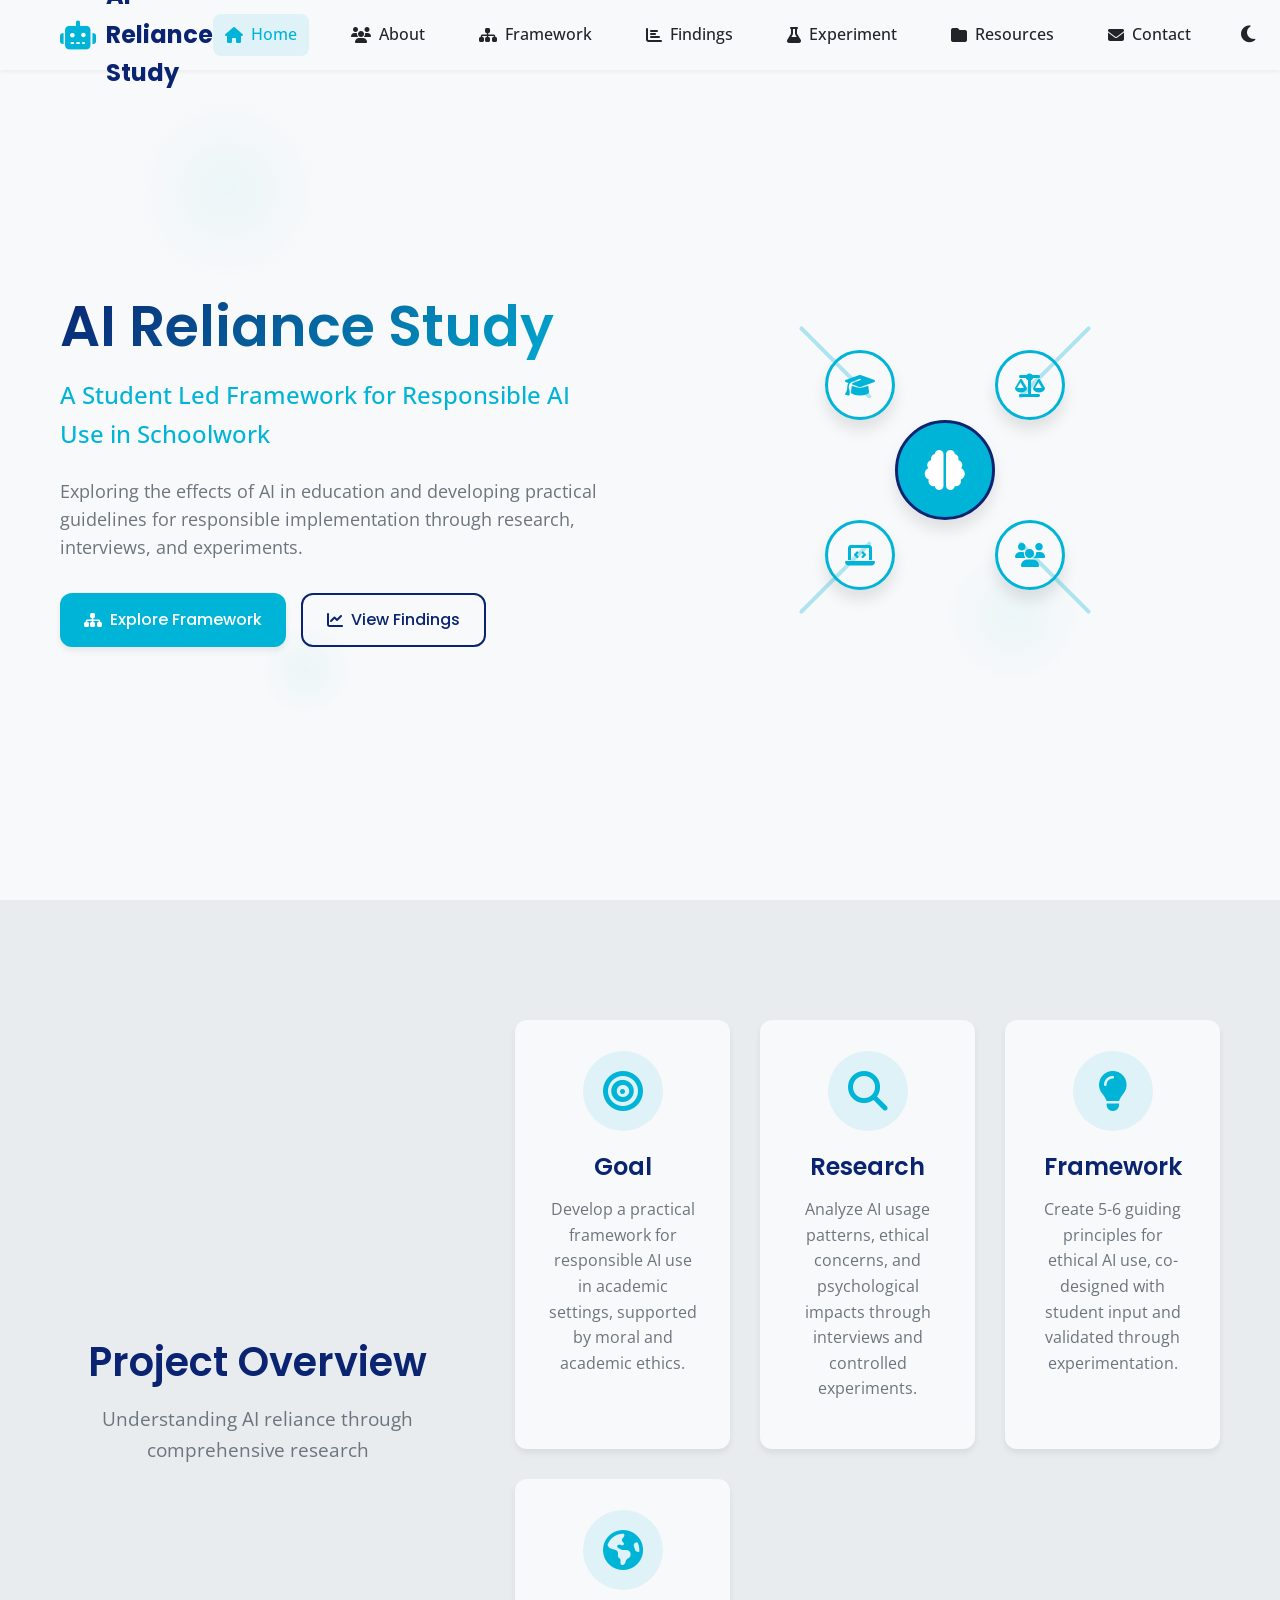
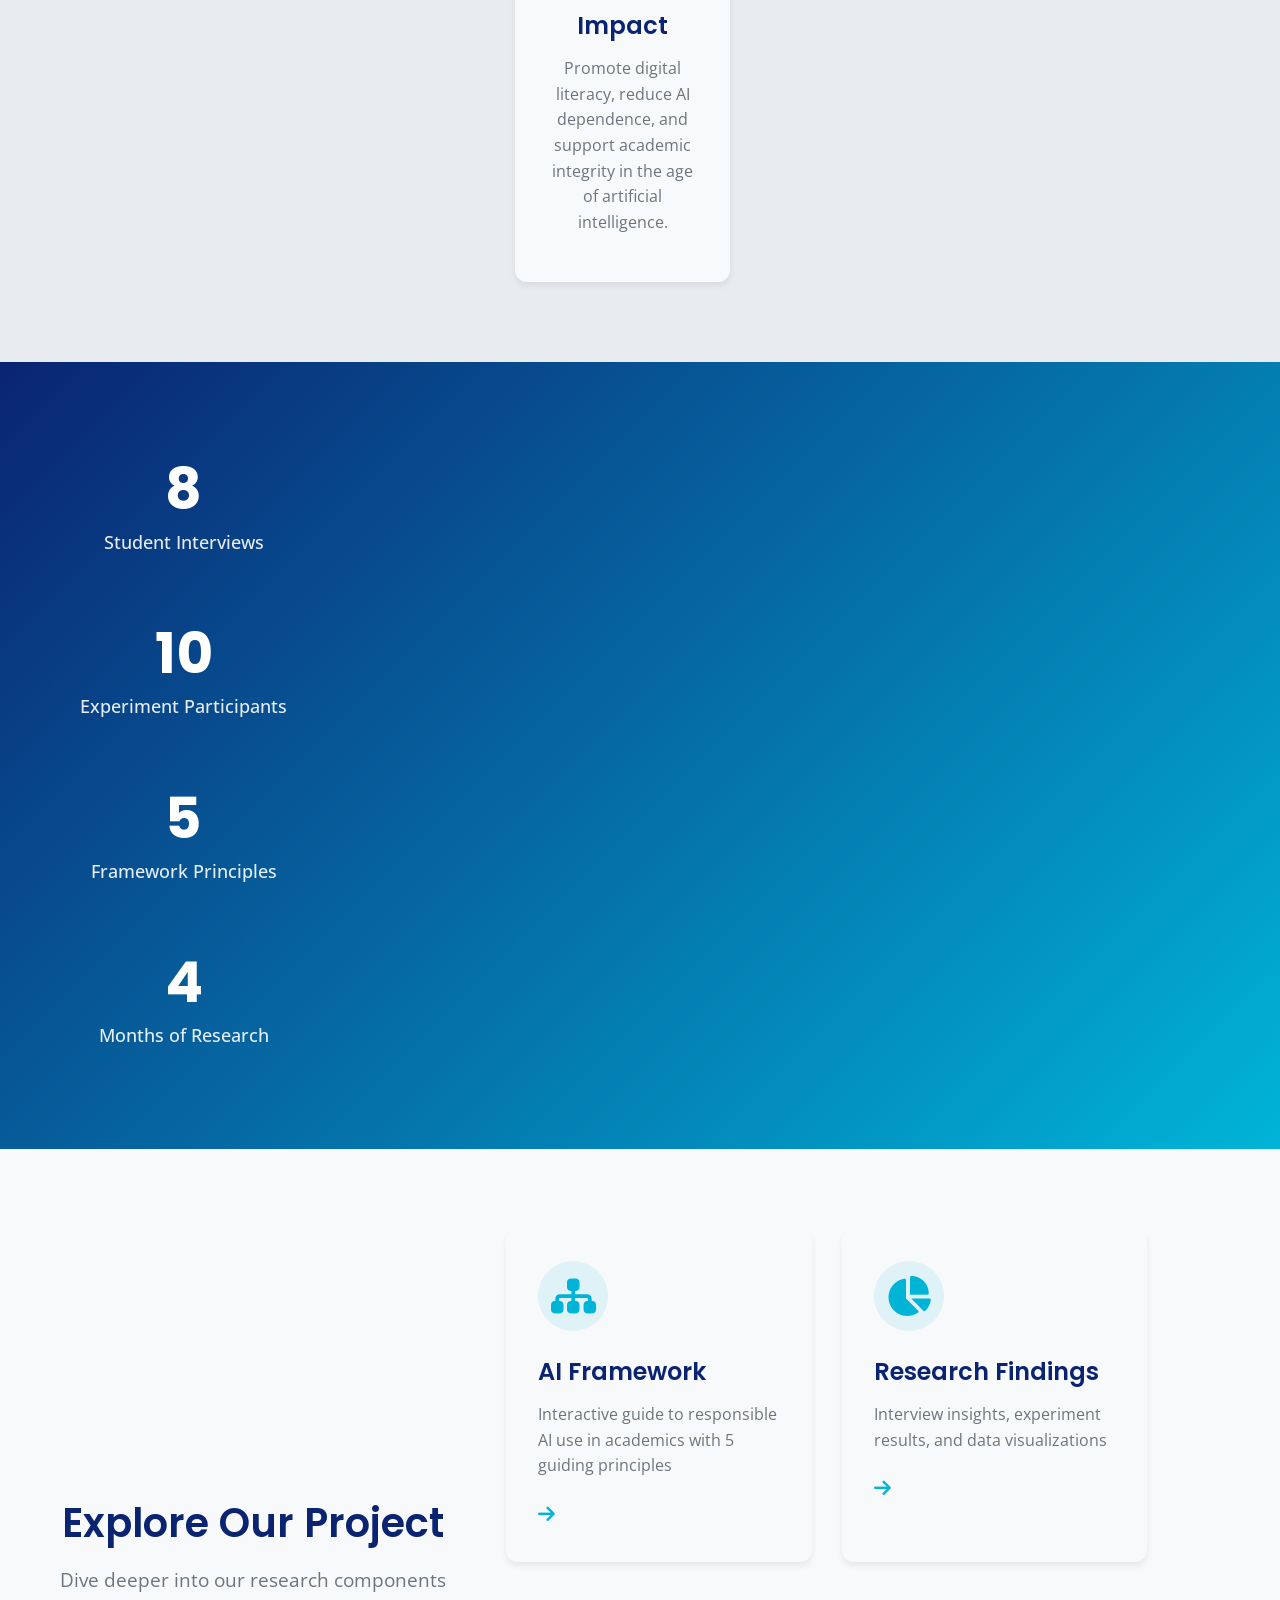
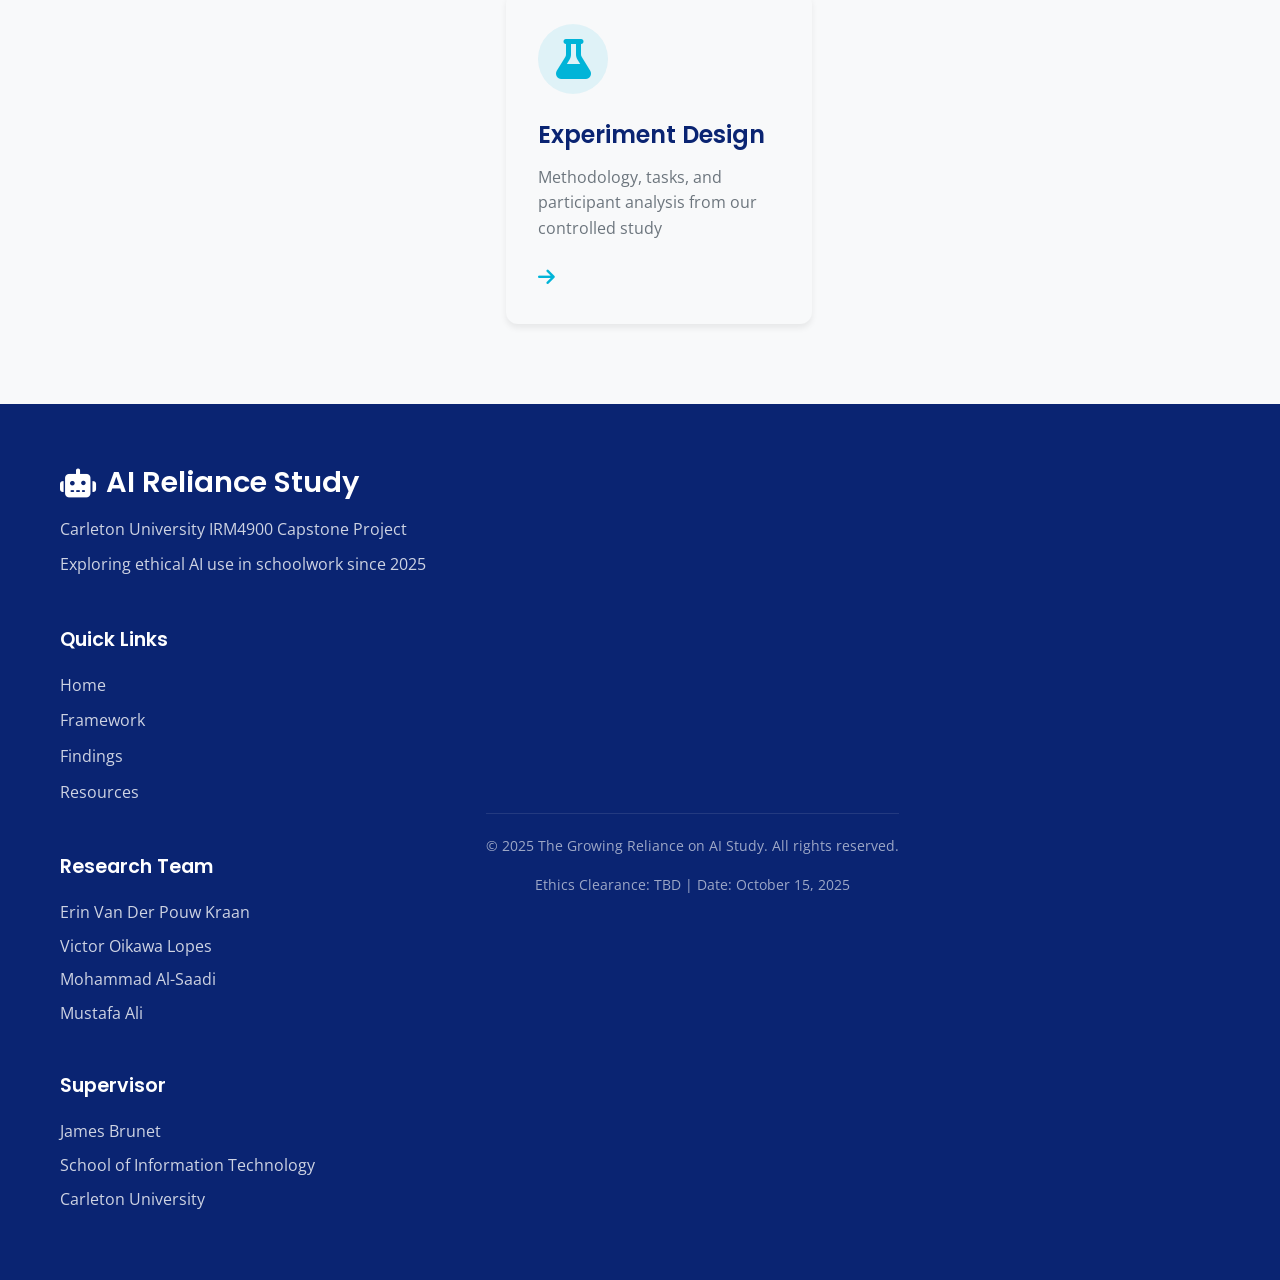
==== commit 1125fe91: "Refactor framework.html for improved structure" ====
--- a/framework.html
+++ b/framework.html
@@ -3,32 +3,57 @@
 <head>
     <meta charset="UTF-8">
     <meta name="viewport" content="width=device-width, initial-scale=1.0">
-    <title>Framework - AI Reliance Study</title>
-    <link rel="stylesheet" href="../style.css">
+    <title>AI Reliance Study</title>
+    <link rel="stylesheet" href="style.css">
     <link rel="stylesheet" href="https://cdnjs.cloudflare.com/ajax/libs/font-awesome/6.4.0/css/all.min.css">
     <link href="https://fonts.googleapis.com/css2?family=Poppins:wght@300;400;500;600;700&family=Open+Sans:wght@300;400;500&display=swap" rel="stylesheet">
+    <link rel="icon" href="data:image/svg+xml,<svg xmlns=%22http://www.w3.org/2000/svg%22 viewBox=%220 0 100 100%22><text y=%22.9em%22 font-size=%2290%22>🤖</text></svg>">
 </head>
 <body>
-    <!-- Navigation -->
+    <!-- Navigation Bar -->
     <nav class="navbar">
         <div class="nav-container">
-            <a href="../index.html" class="nav-logo">
+            <a href="index.html" class="nav-logo">
                 <i class="fas fa-robot"></i>
                 <span>AI Reliance Study</span>
             </a>
-            <button class="nav-toggle" id="navToggle">
+            
+            <button class="nav-toggle" id="navToggle" aria-label="Toggle navigation">
                 <i class="fas fa-bars"></i>
             </button>
+            
             <div class="nav-menu" id="navMenu">
-                <a href="../index.html" class="nav-link"><i class="fas fa-home"></i> Home</a>
-                <a href="about.html" class="nav-link"><i class="fas fa-users"></i> About</a>
-                <a href="framework.html" class="nav-link active"><i class="fas fa-sitemap"></i> Framework</a>
-                <a href="findings.html" class="nav-link"><i class="fas fa-chart-bar"></i> Findings</a>
-                <a href="experiment.html" class="nav-link"><i class="fas fa-flask"></i> Experiment</a>
-                <a href="resources.html" class="nav-link"><i class="fas fa-folder"></i> Resources</a>
-                <a href="contact.html" class="nav-link"><i class="fas fa-envelope"></i> Contact</a>
+                <a href="index.html" class="nav-link active">
+                    <i class="fas fa-home"></i>
+                    <span>Home</span>
+                </a>
+                <a href="about.html" class="nav-link">
+                    <i class="fas fa-users"></i>
+                    <span>About</span>
+                </a>
+                <a href="framework.html" class="nav-link">
+                    <i class="fas fa-sitemap"></i>
+                    <span>Framework</span>
+                </a>
+                <a href="findings.html" class="nav-link">
+                    <i class="fas fa-chart-bar"></i>
+                    <span>Findings</span>
+                </a>
+                <a href="experiment.html" class="nav-link">
+                    <i class="fas fa-flask"></i>
+                    <span>Experiment</span>
+                </a>
+                <a href="resources.html" class="nav-link">
+                    <i class="fas fa-folder"></i>
+                    <span>Resources</span>
+                </a>
+                <a href="contact.html" class="nav-link">
+                    <i class="fas fa-envelope"></i>
+                    <span>Contact</span>
+                </a>
+                
                 <div class="theme-toggle">
-                    <button id="themeToggle">
+                    <button id="themeToggle" aria-label="Toggle theme">
                         <i class="fas fa-moon"></i>
                     </button>
                 </div>
@@ -36,266 +61,164 @@
         </div>
     </nav>
 
-    <!-- Page Header -->
-    <section class="page-header">
-        <div class="container">
-            <h1>Responsible AI Use Framework</h1>
-            <p>5 guiding principles for using AI ethically in academic work</p>
-        </div>
-    </section>
-
-    <!-- Framework Intro -->
-    <section class="framework-intro">
-        <div class="container">
-            <div class="intro-card">
-                <div class="intro-content">
-                    <h2>Why This Framework?</h2>
-                    <p>Based on interviews with 8 students and academic research, we created 5 simple principles to help students use AI tools like ChatGPT responsibly for schoolwork.</p>
-                    <p>The goal is not to ban AI, but to help students use it as a learning tool rather than a shortcut.</p>
-                    <div class="framework-stats">
-                        <div class="stat">
-                            <div class="stat-number">5</div>
-                            <div class="stat-label">Principles</div>
-                        </div>
-                        <div class="stat">
-                            <div class="stat-number">8</div>
-                            <div class="stat-label">Student Interviews</div>
-                        </div>
-                        <div class="stat">
-                            <div class="stat-number">10</div>
-                            <div class="stat-label">Tested With Students</div>
-                        </div>
-                    </div>
-                </div>
-                <div class="intro-image">
-                    <i class="fas fa-sitemap"></i>
-                </div>
-            </div>
-        </div>
-    </section>
-
-    <!-- Principles -->
-    <section class="principles-section">
+    <!-- Hero Section -->
+    <section class="hero">
+        <div class="hero-background">
+            <div class="ai-particle"></div>
+            <div class="ai-particle"></div>
+            <div class="ai-particle"></div>
+        </div>
+        <div class="container">
+            <div class="hero-content">
+                <h1 class="hero-title">AI Reliance Study</h1>
+                <p class="hero-subtitle">A Student Led Framework for Responsible AI Use in Schoolwork</p>
+                <p class="hero-description">Exploring the effects of AI in education and developing practical guidelines for responsible implementation through research, interviews, and experiments.</p>
+                <div class="hero-buttons">
+                    <a href="framework.html" class="btn btn-primary">
+                        <i class="fas fa-sitemap"></i>
+                        Explore Framework
+                    </a>
+                    <a href="findings.html" class="btn btn-secondary">
+                        <i class="fas fa-chart-line"></i>
+                        View Findings
+                    </a>
+                </div>
+            </div>
+            <div class="hero-visual">
+                <div class="ai-network">
+                    <div class="network-node node-main">
+                        <i class="fas fa-brain"></i>
+                    </div>
+                    <div class="network-node node-1">
+                        <i class="fas fa-graduation-cap"></i>
+                    </div>
+                    <div class="network-node node-2">
+                        <i class="fas fa-balance-scale"></i>
+                    </div>
+                    <div class="network-node node-3">
+                        <i class="fas fa-laptop-code"></i>
+                    </div>
+                    <div class="network-node node-4">
+                        <i class="fas fa-users"></i>
+                    </div>
+                    <div class="network-connection conn-1"></div>
+                    <div class="network-connection conn-2"></div>
+                    <div class="network-connection conn-3"></div>
+                    <div class="network-connection conn-4"></div>
+                </div>
+            </div>
+        </div>
+    </section>
+
+    <!-- Overview Section -->
+    <section class="overview">
         <div class="container">
             <div class="section-header">
-                <h2 class="section-title">The 5 Principles</h2>
-                <p class="section-subtitle">Click each principle to learn more</p>
-            </div>
-            
-            <div class="principles-container">
-                <!-- Principle 1 -->
-                <div class="principle-card" id="principle1">
-                    <div class="principle-header" onclick="togglePrinciple('principle1')">
-                        <div class="principle-number">01</div>
-                        <div class="principle-title">
-                            <h3>Be Aware & Intentional</h3>
-                            <p>Know why you're using AI</p>
-                        </div>
-                        <div class="principle-toggle">
-                            <i class="fas fa-chevron-down"></i>
-                        </div>
-                    </div>
-                    <div class="principle-content">
-                        <div class="principle-details">
-                            <h4>What This Means:</h4>
-                            <p>Before using AI, ask yourself: "Why am I using this? What do I want to learn?" Use AI with a clear purpose, not just because it's easy.</p>
-                            
-                            <h4>Good Examples:</h4>
-                            <ul>
-                                <li>Using AI to explain a concept you don't understand</li>
-                                <li>Asking AI for different viewpoints on a topic</li>
-                                <li>Using AI to check your grammar after you've written something</li>
-                            </ul>
-                            
-                            <h4>Avoid:</h4>
-                            <ul>
-                                <li>Copying AI answers without understanding them</li>
-                                <li>Using AI for every single assignment</li>
-                                <li>Letting AI do all the thinking for you</li>
-                            </ul>
-                            
-                            <div class="principle-quote">
-                                <i class="fas fa-quote-left"></i>
-                                <p>"AI should help you learn, not replace learning."</p>
-                            </div>
-                        </div>
-                    </div>
-                </div>
-                
-                <!-- Principle 2 -->
-                <div class="principle-card" id="principle2">
-                    <div class="principle-header" onclick="togglePrinciple('principle2')">
-                        <div class="principle-number">02</div>
-                        <div class="principle-title">
-                            <h3>Follow Academic Integrity</h3>
-                            <p>Be honest about your work</p>
-                        </div>
-                        <div class="principle-toggle">
-                            <i class="fas fa-chevron-down"></i>
-                        </div>
-                    </div>
-                    <div class="principle-content">
-                        <div class="principle-details">
-                            <h4>What This Means:</h4>
-                            <p>Always check what your professor allows. Don't use AI in ways that break your school's rules. When in doubt, ask your instructor.</p>
-                            
-                            <h4>Good Examples:</h4>
-                            <ul>
-                                <li>Using AI for brainstorming ideas (if allowed)</li>
-                                <li>Having AI check your work for errors</li>
-                                <li>Using AI to study for tests</li>
-                            </ul>
-                            
-                            <h4>Avoid:</h4>
-                            <ul>
-                                <li>Submitting AI-written work as your own</li>
-                                <li>Using AI on tests or exams</li>
-                                <li>Breaking specific course rules about AI</li>
-                            </ul>
-                            
-                            <div class="principle-quote">
-                                <i class="fas fa-quote-left"></i>
-                                <p>"If you wouldn't tell your professor you used AI, you probably shouldn't use it."</p>
-                            </div>
-                        </div>
-                    </div>
-                </div>
-                
-                <!-- Principle 3 -->
-                <div class="principle-card" id="principle3">
-                    <div class="principle-header" onclick="togglePrinciple('principle3')">
-                        <div class="principle-number">03</div>
-                        <div class="principle-title">
-                            <h3>Check AI's Work</h3>
-                            <p>AI can be wrong - verify information</p>
-                        </div>
-                        <div class="principle-toggle">
-                            <i class="fas fa-chevron-down"></i>
-                        </div>
-                    </div>
-                    <div class="principle-content">
-                        <div class="principle-details">
-                            <h4>What This Means:</h4>
-                            <p>AI sometimes makes mistakes or gives outdated information. Always double-check important facts with reliable sources.</p>
-                            
-                            <h4>Good Examples:</h4>
-                            <ul>
-                                <li>Using AI as a starting point for research</li>
-                                <li>Cross-checking AI information with textbooks or academic articles</li>
-                                <li>Asking AI to explain its sources</li>
-                            </ul>
-                            
-                            <h4>Avoid:</h4>
-                            <ul>
-                                <li>Trusting AI answers without verification</li>
-                                <li>Using AI as your only source of information</li>
-                                <li>Assuming AI is always correct</li>
-                            </ul>
-                            
-                            <div class="principle-quote">
-                                <i class="fas fa-quote-left"></i>
-                                <p>"AI is a research assistant, not a professor."</p>
-                            </div>
-                        </div>
-                    </div>
-                </div>
-                
-                <!-- Principle 4 -->
-                <div class="principle-card" id="principle4">
-                    <div class="principle-header" onclick="togglePrinciple('principle4')">
-                        <div class="principle-number">04</div>
-                        <div class="principle-title">
-                            <h3>Keep Learning Skills</h3>
-                            <p>Don't let AI replace your abilities</p>
-                        </div>
-                        <div class="principle-toggle">
-                            <i class="fas fa-chevron-down"></i>
-                        </div>
-                    </div>
-                    <div class="principle-content">
-                        <div class="principle-details">
-                            <h4>What This Means:</h4>
-                            <p>Use AI for help, but make sure you're still developing important skills like writing, critical thinking, and problem-solving.</p>
-                            
-                            <h4>Good Examples:</h4>
-                            <ul>
-                                <li>Writing your own draft first, then using AI for editing</li>
-                                <li>Solving problems yourself before checking AI's solution</li>
-                                <li>Practicing skills without AI regularly</li>
-                            </ul>
-                            
-                            <h4>Avoid:</h4>
-                            <ul>
-                                <li>Letting AI do all your writing for you</li>
-                                <li>Forgetting how to do basic tasks without AI</li>
-                                <li>Relying on AI for skills you need to learn</li>
-                            </ul>
-                            
-                            <div class="principle-quote">
-                                <i class="fas fa-quote-left"></i>
-                                <p>"Use AI as training wheels, not the entire bicycle."</p>
-                            </div>
-                        </div>
-                    </div>
-                </div>
-                
-                <!-- Principle 5 -->
-                <div class="principle-card" id="principle5">
-                    <div class="principle-header" onclick="togglePrinciple('principle5')">
-                        <div class="principle-number">05</div>
-                        <div class="principle-title">
-                            <h3>Be Open About AI Use</h3>
-                            <p>Tell people when you use AI help</p>
-                        </div>
-                        <div class="principle-toggle">
-                            <i class="fas fa-chevron-down"></i>
-                        </div>
-                    </div>
-                    <div class="principle-content">
-                        <div class="principle-details">
-                            <h4>What This Means:</h4>
-                            <p>When appropriate, be honest about using AI. This builds trust and helps others understand your process.</p>
-                            
-                            <h4>Good Examples:</h4>
-                            <ul>
-                                <li>Telling group members you used AI for research</li>
-                                <li>Adding a note when AI helped with editing</li>
-                                <li>Being transparent with professors about AI use</li>
-                            </ul>
-                            
-                            <h4>Avoid:</h4>
-                            <ul>
-                                <li>Hiding AI use when it's important to disclose</li>
-                                <li>Letting others think AI work is entirely yours</li>
-                                <li>Being secretive about AI assistance</li>
-                            </ul>
-                            
-                            <div class="principle-quote">
-                                <i class="fas fa-quote-left"></i>
-                                <p>"Honesty about AI builds trust and better learning."</p>
-                            </div>
-                        </div>
-                    </div>
-                </div>
-            </div>
-        </div>
-    </section>
-
-    <!-- Download Section -->
-    <section class="download-section">
-        <div class="container">
-            <div class="download-card">
-                <div class="download-content">
-                    <h2>Download the Complete Framework</h2>
-                    <p>Get the full PDF version with more examples, case studies, and implementation tips.</p>
-                    <a href="#" class="btn btn-primary">
-                        <i class="fas fa-download"></i>
-                        Download Framework PDF
-                    </a>
-                </div>
-                <div class="download-icon">
-                    <i class="fas fa-file-pdf"></i>
-                </div>
+                <h2 class="section-title">Project Overview</h2>
+                <p class="section-subtitle">Understanding AI reliance through comprehensive research</p>
+            </div>
+            
+            <div class="overview-grid">
+                <div class="overview-card">
+                    <div class="card-icon">
+                        <i class="fas fa-bullseye"></i>
+                    </div>
+                    <h3>Goal</h3>
+                    <p>Develop a practical framework for responsible AI use in academic settings, supported by moral and academic ethics.</p>
+                </div>
+                
+                <div class="overview-card">
+                    <div class="card-icon">
+                        <i class="fas fa-search"></i>
+                    </div>
+                    <h3>Research</h3>
+                    <p>Analyze AI usage patterns, ethical concerns, and psychological impacts through interviews and controlled experiments.</p>
+                </div>
+                
+                <div class="overview-card">
+                    <div class="card-icon">
+                        <i class="fas fa-lightbulb"></i>
+                    </div>
+                    <h3>Framework</h3>
+                    <p>Create 5-6 guiding principles for ethical AI use, co-designed with student input and validated through experimentation.</p>
+                </div>
+                
+                <div class="overview-card">
+                    <div class="card-icon">
+                        <i class="fas fa-globe-americas"></i>
+                    </div>
+                    <h3>Impact</h3>
+                    <p>Promote digital literacy, reduce AI dependence, and support academic integrity in the age of artificial intelligence.</p>
+                </div>
+            </div>
+        </div>
+    </section>
+
+    <!-- Quick Stats -->
+    <section class="stats">
+        <div class="container">
+            <div class="stats-grid">
+                <div class="stat-item">
+                    <div class="stat-number">8</div>
+                    <div class="stat-label">Student Interviews</div>
+                </div>
+                <div class="stat-item">
+                    <div class="stat-number">10</div>
+                    <div class="stat-label">Experiment Participants</div>
+                </div>
+                <div class="stat-item">
+                    <div class="stat-number">5</div>
+                    <div class="stat-label">Framework Principles</div>
+                </div>
+                <div class="stat-item">
+                    <div class="stat-number">4</div>
+                    <div class="stat-label">Months of Research</div>
+                </div>
+            </div>
+        </div>
+    </section>
+
+    <!-- Quick Links -->
+    <section class="quick-links">
+        <div class="container">
+            <div class="section-header">
+                <h2 class="section-title">Explore Our Project</h2>
+                <p class="section-subtitle">Dive deeper into our research components</p>
+            </div>
+            
+            <div class="links-grid">
+                <a href="framework.html" class="link-card">
+                    <div class="link-icon">
+                        <i class="fas fa-sitemap"></i>
+                    </div>
+                    <h3>AI Framework</h3>
+                    <p>Interactive guide to responsible AI use in academics with 5 guiding principles</p>
+                    <div class="link-arrow">
+                        <i class="fas fa-arrow-right"></i>
+                    </div>
+                </a>
+                
+                <a href="findings.html" class="link-card">
+                    <div class="link-icon">
+                        <i class="fas fa-chart-pie"></i>
+                    </div>
+                    <h3>Research Findings</h3>
+                    <p>Interview insights, experiment results, and data visualizations</p>
+                    <div class="link-arrow">
+                        <i class="fas fa-arrow-right"></i>
+                    </div>
+                </a>
+                
+                <a href="experiment.html" class="link-card">
+                    <div class="link-icon">
+                        <i class="fas fa-flask"></i>
+                    </div>
+                    <h3>Experiment Design</h3>
+                    <p>Methodology, tasks, and participant analysis from our controlled study</p>
+                    <div class="link-arrow">
+                        <i class="fas fa-arrow-right"></i>
+                    </div>
+                </a>
             </div>
         </div>
     </section>
@@ -307,14 +230,17 @@
                 <div class="footer-logo">
                     <h3><i class="fas fa-robot"></i> AI Reliance Study</h3>
                     <p>Carleton University IRM4900 Capstone Project</p>
-                </div>
+                    <p>Exploring ethical AI use in schoolwork since 2025</p>
+                </div>
+                
                 <div class="footer-links">
                     <h4>Quick Links</h4>
-                    <a href="../index.html">Home</a>
-                    <a href="about.html">About</a>
+                    <a href="index.html">Home</a>
+                    <a href="framework.html">Framework</a>
                     <a href="findings.html">Findings</a>
                     <a href="resources.html">Resources</a>
                 </div>
+                
                 <div class="footer-team">
                     <h4>Research Team</h4>
                     <p>Erin Van Der Pouw Kraan</p>
@@ -322,6 +248,7 @@
                     <p>Mohammad Al-Saadi</p>
                     <p>Mustafa Ali</p>
                 </div>
+                
                 <div class="footer-contact">
                     <h4>Supervisor</h4>
                     <p>James Brunet</p>
@@ -329,26 +256,14 @@
                     <p>Carleton University</p>
                 </div>
             </div>
+            
             <div class="footer-bottom">
                 <p>&copy; 2025 The Growing Reliance on AI Study. All rights reserved.</p>
+                <p>Ethics Clearance: TBD | Date: October 15, 2025</p>
             </div>
         </div>
     </footer>
 
-    <script src="../main.js"></script>
-    <script>
-        // Framework toggle function
-        function togglePrinciple(principleId) {
-            const principle = document.getElementById(principleId);
-            principle.classList.toggle('expanded');
-            
-            const icon = principle.querySelector('.principle-toggle i');
-            if (principle.classList.contains('expanded')) {
-                icon.className = 'fas fa-chevron-up';
-            } else {
-                icon.className = 'fas fa-chevron-down';
-            }
-        }
-    </script>
+    <script src="main.js"></script>
 </body>
 </html>
